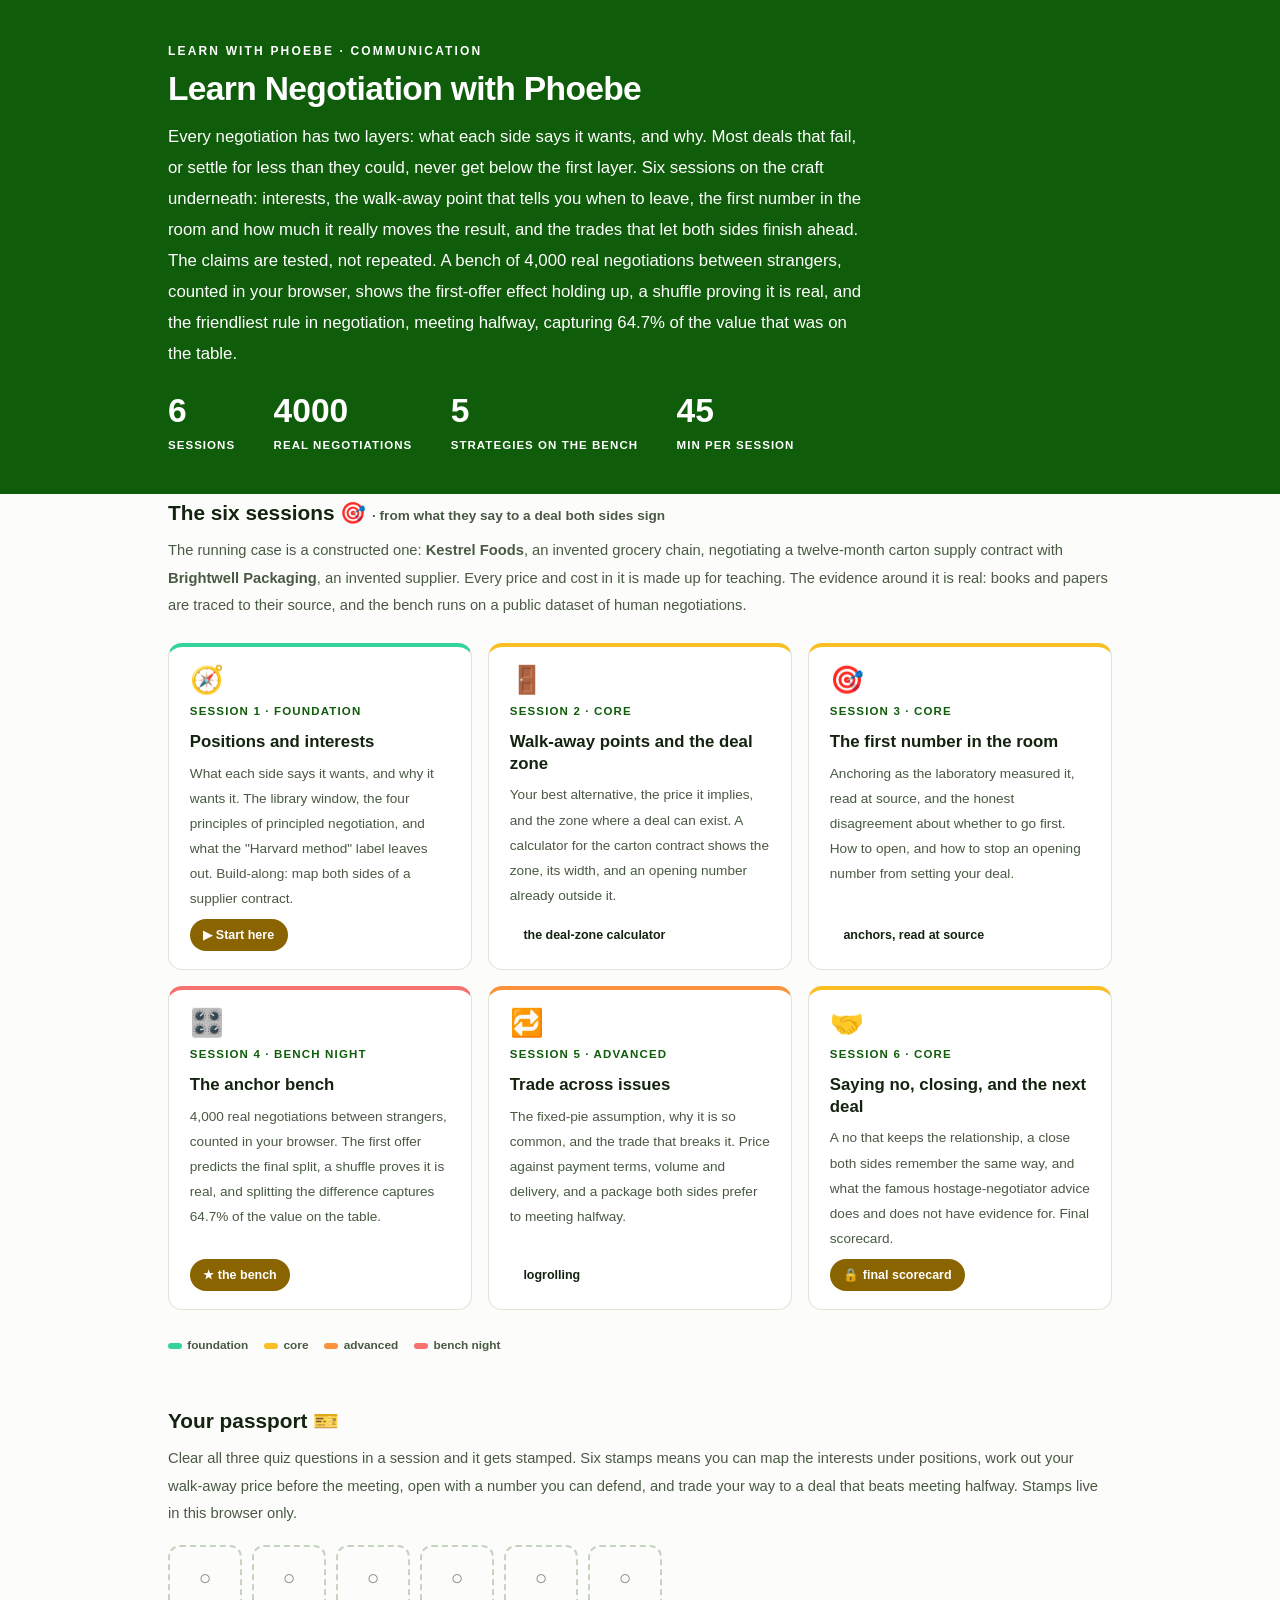
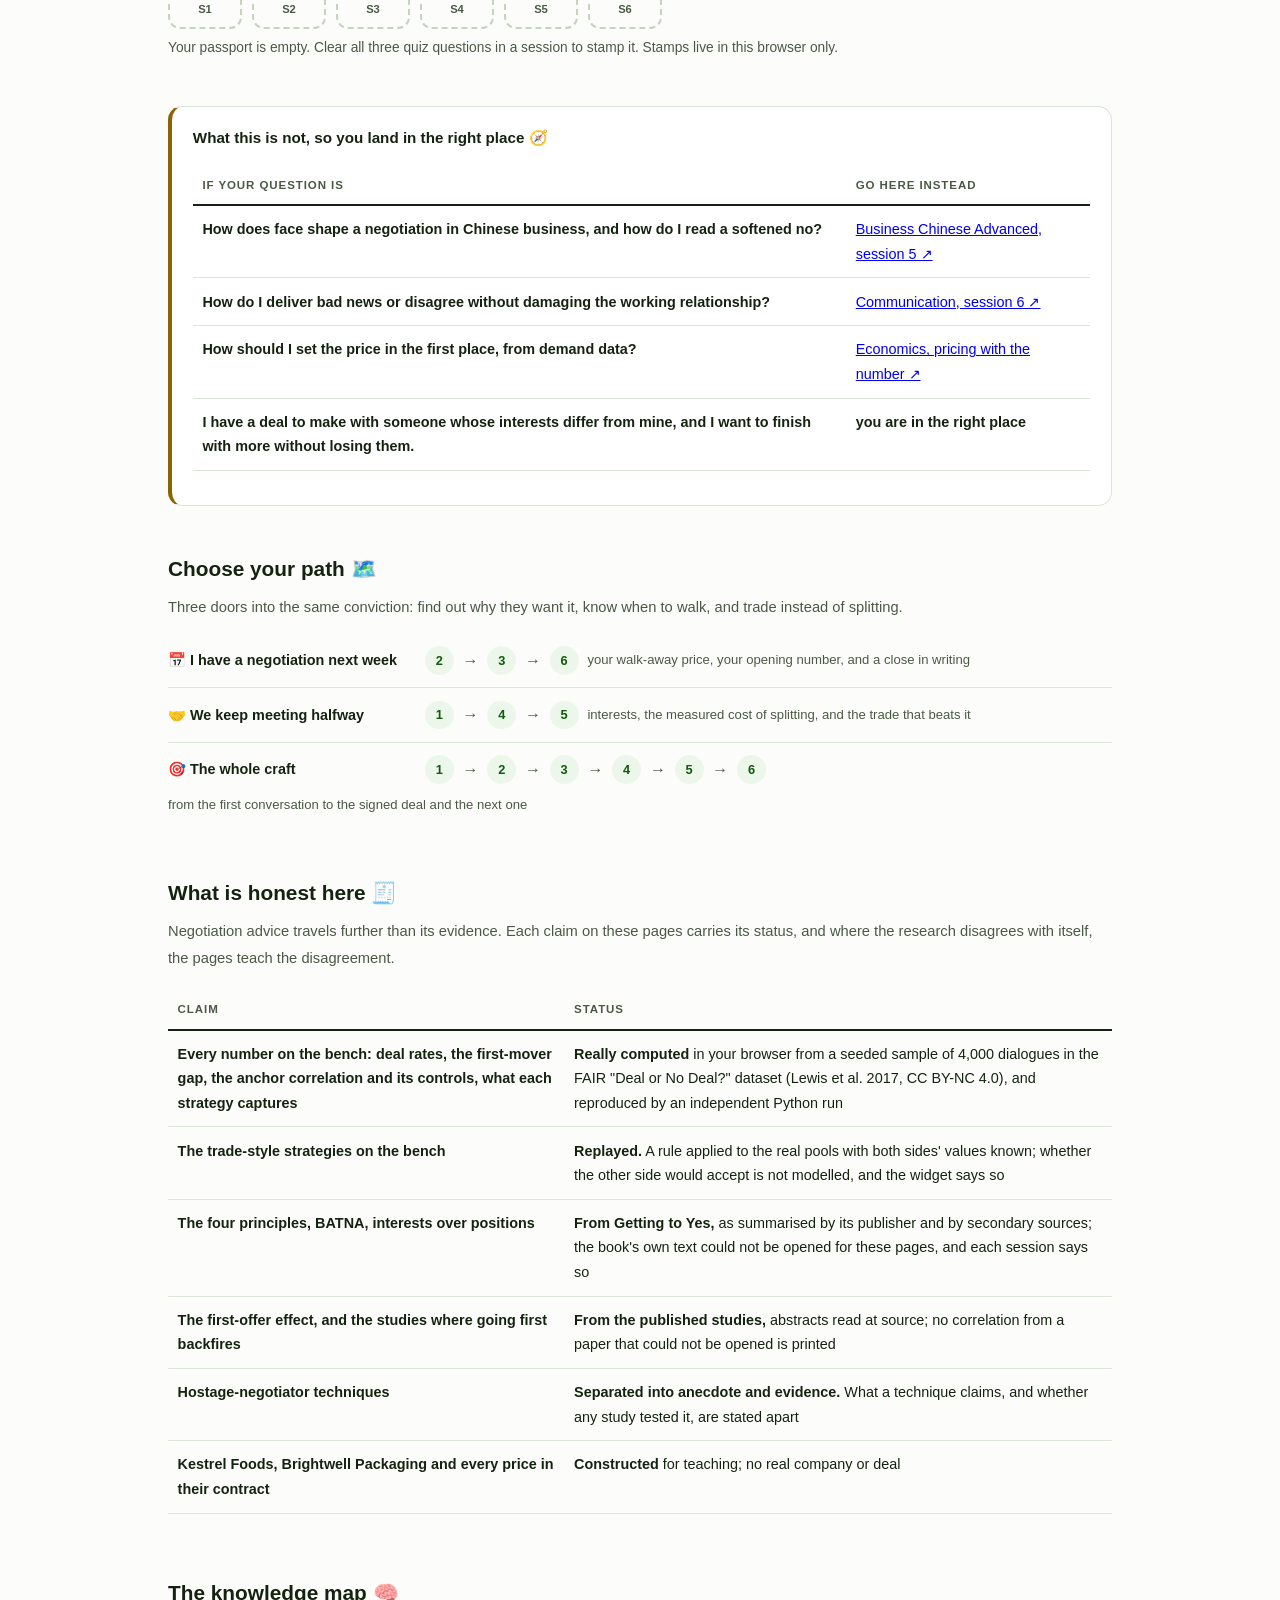
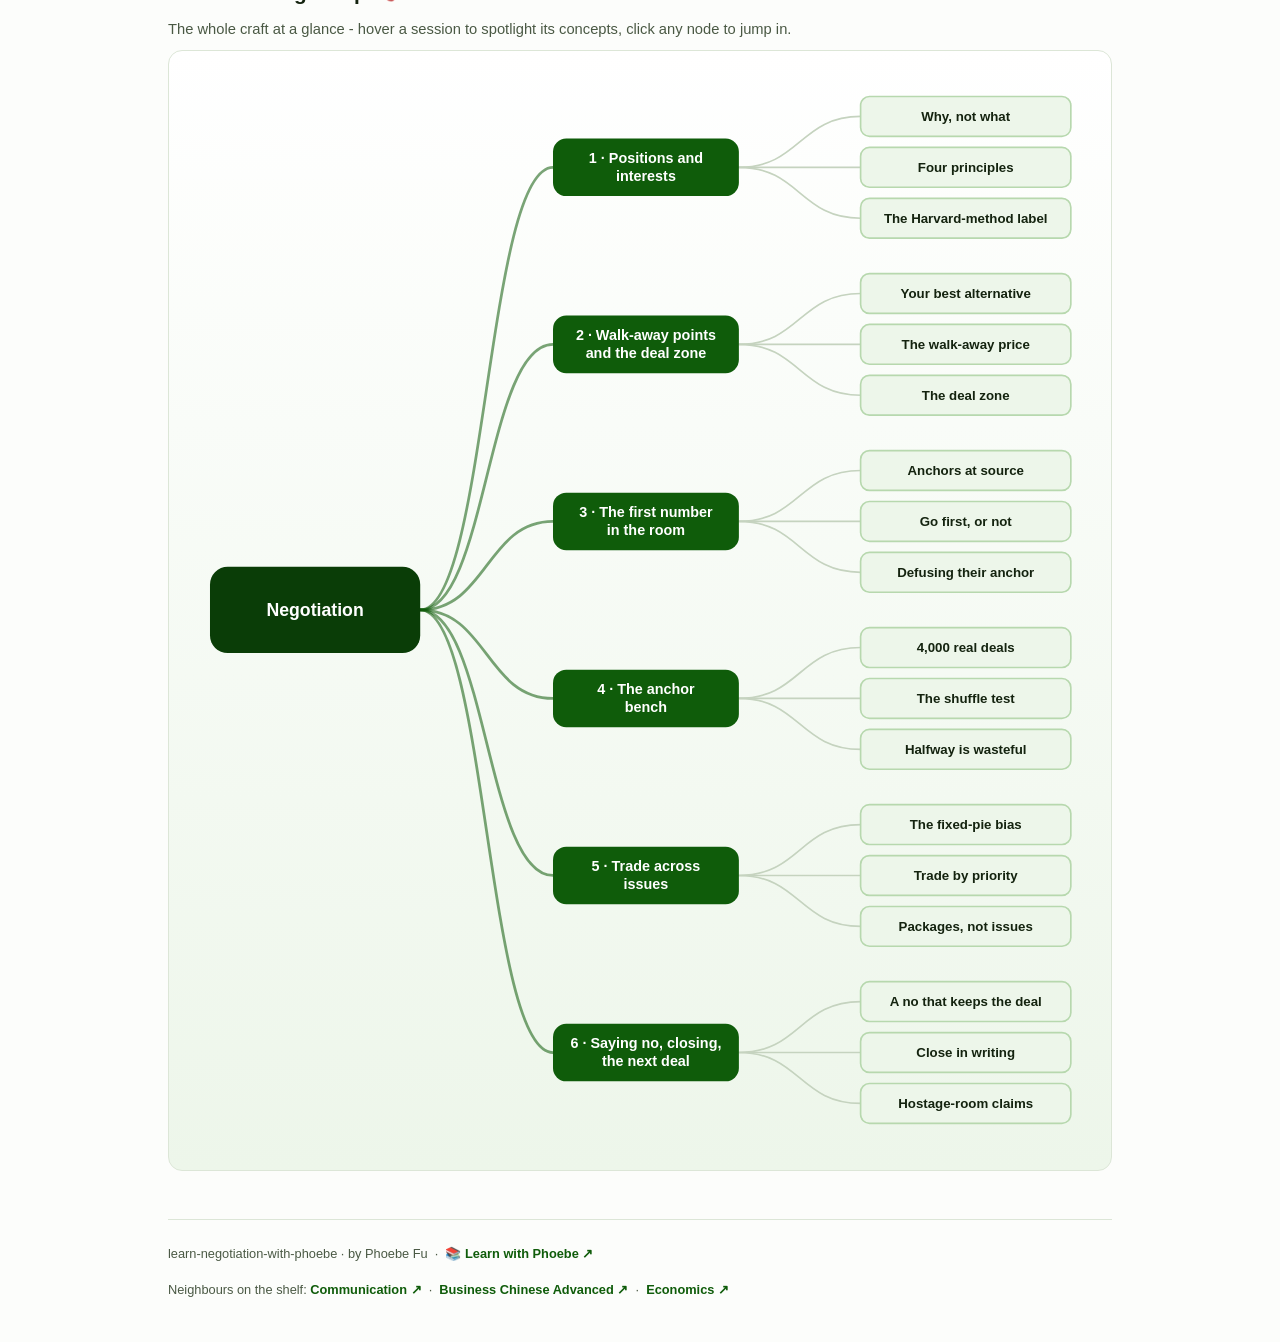
==== index.html @ 98d3ef2d "Negotiation - six sessions and a real anchor bench Interests, walk-away points, first offers, trades" ====
<!DOCTYPE html>
<html lang="en">
<head>
<meta charset="UTF-8">
<meta name="viewport" content="width=device-width, initial-scale=1.0">
<!-- social:start -->
<meta name="description" content="Six sessions on negotiation: positions and interests, walk-away points and the deal zone, first offers and anchors, a bench of 4,000 real human negotiations computed in your browser, trading across issues, and closing without burning the relationship. Free, by Phoebe Fu.">
<meta property="og:type" content="website">
<meta property="og:site_name" content="Learn with Phoebe">
<meta property="og:title" content="Learn Negotiation with Phoebe">
<meta property="og:description" content="4,000 real negotiations, counted live. The first offer anchors the deal, a shuffle proves it, and meeting halfway captures 64.7% of the value on the table.">
<meta property="og:url" content="https://phoebefu6.github.io/learn-negotiation-with-phoebe/">
<meta property="og:image" content="https://phoebefu6.github.io/learn-negotiation-with-phoebe/assets/og-cover.png">
<meta property="og:image:width" content="1200">
<meta property="og:image:height" content="630">
<meta name="twitter:card" content="summary_large_image">
<meta name="twitter:title" content="Learn Negotiation with Phoebe">
<meta name="twitter:description" content="Interests, walk-away points, anchors and trades, tested on 4,000 real negotiations in your browser.">
<meta name="twitter:image" content="https://phoebefu6.github.io/learn-negotiation-with-phoebe/assets/og-cover.png">
<!-- social:end -->
<title>Learn Negotiation with Phoebe</title>
<link rel="stylesheet" href="assets/style.css?v=1">
<style>

  .stats-row { display: flex; gap: 2.4rem; margin-top: 1.5rem; flex-wrap: wrap; }
  .stat b { display: block; font-size: 2.1rem; font-weight: 800; line-height: 1.05; font-variant-numeric: tabular-nums; }
  .stat span { font-size: .72rem; opacity: 1; text-transform: uppercase; letter-spacing: .09em; font-weight: 600; }

  .course-grid { display: grid; grid-template-columns: repeat(auto-fit, minmax(17rem, 1fr)); gap: 1rem; margin-top: 1.5rem; }
  .course-card {
    border: 1px solid var(--hairline);
    border-top: 4px solid var(--diff, var(--indigo));
    border-radius: var(--radius);
    padding: 1.2rem 1.3rem 1.1rem;
    display: flex;
    flex-direction: column;
    gap: .5rem;
    text-decoration: none;
    color: var(--ink);
    background: #fff;
    transition: box-shadow .15s ease, border-color .15s ease, transform .15s ease;
    position: relative;
  }
  .course-card:hover { border-color: var(--indigo-soft); border-top-color: var(--diff, var(--indigo)); box-shadow: 0 8px 28px rgba(var(--shadow-rgb),.16); transform: translateY(-3px); }
  .course-card .cicon { font-size: 1.7rem; line-height: 1; }
  .course-card .cnum { font-size: .72rem; font-weight: 700; color: var(--indigo); text-transform: uppercase; letter-spacing: .1em; }
  .course-card h3 { font-size: 1.05rem; font-weight: 800; line-height: 1.3; }
  .course-card p { font-size: .85rem; color: var(--muted); flex: 1; }
  .course-card .meta { display: flex; gap: .4rem; flex-wrap: wrap; }

  .diff-legend { display: flex; gap: 1rem; margin-top: 1.6rem; font-size: .74rem; color: var(--muted); font-weight: 600; flex-wrap: wrap; }
  .diff-legend i { display: inline-block; width: .85rem; height: .35rem; border-radius: 999px; margin-right: .35rem; vertical-align: middle; }

  .paths { margin-top: 2.6rem; }
  .paths h2 { font-size: 1.3rem; font-weight: 800; margin-bottom: .3rem; }
  .paths .plede { color: var(--muted); font-size: .92rem; margin-bottom: .8rem; }
  .path { display: flex; gap: .55rem; align-items: center; padding: .75rem 0; border-bottom: .5px solid var(--hairline); flex-wrap: wrap; }
  .path:last-child { border-bottom: none; }
  .path b { min-width: 15.5rem; font-size: .9rem; }
  .path .pstep { background: var(--indigo-50); color: var(--indigo); border-radius: 999px; padding: .16rem .68rem; font-weight: 700; font-size: .8rem; text-decoration: none; transition: all .12s ease; }
  .path .pstep:hover { background: var(--indigo); color: #fff; }
  .path .parr { color: var(--muted); font-weight: 700; }

  .mm-section { margin-top: 1.6rem; }
  .mm-section h2 { font-size: 1.3rem; font-weight: 800; margin-bottom: .2rem; }
  .mm-section .mm-lede { color: var(--muted); font-size: .92rem; margin-bottom: .4rem; }
  .mm-wrap { border: 1px solid var(--hairline); border-radius: var(--radius); background: linear-gradient(180deg,#fff,var(--indigo-50)); padding: .6rem; overflow-x: auto; }
  .mm-svg { width: 100%; height: auto; display: block; max-width: 60rem; margin: 0 auto; min-width: 34rem; }
  .mm-link { cursor: pointer; text-decoration: none; }
  .mm-node rect { transition: opacity .15s ease, filter .15s ease; }
  .mm-node text { pointer-events: none; }
  .mm-link:hover .mm-node rect { filter: brightness(1.06); }
  .mm-edge { transition: opacity .15s ease; }

  .not-this { border: 1px solid var(--hairline); border-left: 4px solid var(--clay); border-radius: var(--radius); background: #fff; padding: 1.1rem 1.3rem; margin-top: 1.2rem; }
  .not-this h3 { font-size: .95rem; font-weight: 800; margin-bottom: .5rem; }
</style>
</head>
</head>
<body>

<header class="masthead">
  <div class="wrap">
    <div class="eyebrow">Learn with Phoebe · Communication</div>
    <h1>Learn <span class="accent">Negotiation</span> with Phoebe</h1>
    <p class="sub">Every negotiation has two layers: what each side says it wants, and why. Most deals that fail, or settle for less than they could, never get below the first layer. Six sessions on the craft underneath: interests, the walk-away point that tells you when to leave, the first number in the room and how much it really moves the result, and the trades that let both sides finish ahead. The claims are tested, not repeated. A bench of 4,000 real negotiations between strangers, counted in your browser, shows the first-offer effect holding up, a shuffle proving it is real, and the friendliest rule in negotiation, meeting halfway, capturing 64.7% of the value that was on the table.</p>
    <div class="stats-row">
      <div class="stat"><b data-count="6">6</b><span>sessions</span></div>
      <div class="stat"><b data-count="4000">4,000</b><span>real negotiations</span></div>
      <div class="stat"><b data-count="5">5</b><span>strategies on the bench</span></div>
      <div class="stat"><b data-count="45">45</b><span>min per session</span></div>
    </div>
  </div>
</header>

<main class="wrap">

  <section class="section">
    <div class="paths" style="margin-top:0">
      <h2>The six sessions 🎯 <span style="font-size:.85rem;font-weight:600;color:var(--muted)">· from what they say to a deal both sides sign</span></h2>
      <p class="plede">The running case is a constructed one: <strong>Kestrel Foods</strong>, an invented grocery chain, negotiating a twelve-month carton supply contract with <strong>Brightwell Packaging</strong>, an invented supplier. Every price and cost in it is made up for teaching. The evidence around it is real: books and papers are traced to their source, and the bench runs on a public dataset of human negotiations.</p>
    </div>

    <div class="course-grid">
      <a class="course-card" href="courses/01-positions-and-interests.html" style="--diff:#34D399">
        <span class="cicon">🧭</span>
        <span class="cnum">Session 1 · foundation</span>
        <h3>Positions and interests</h3>
        <p>What each side says it wants, and why it wants it. The library window, the four principles of principled negotiation, and what the &quot;Harvard method&quot; label leaves out. Build-along: map both sides of a supplier contract.</p>
        <span class="meta"><span class="pill amber">▶ Start here</span></span>
      </a>
      <a class="course-card" href="courses/02-walk-away-and-the-deal-zone.html" style="--diff:#FBBF24">
        <span class="cicon">🚪</span>
        <span class="cnum">Session 2 · core</span>
        <h3>Walk-away points and the deal zone</h3>
        <p>Your best alternative, the price it implies, and the zone where a deal can exist. A calculator for the carton contract shows the zone, its width, and an opening number already outside it.</p>
        <span class="meta"><span class="pill">the deal-zone calculator</span></span>
      </a>
      <a class="course-card" href="courses/03-the-first-number-in-the-room.html" style="--diff:#FBBF24">
        <span class="cicon">🎯</span>
        <span class="cnum">Session 3 · core</span>
        <h3>The first number in the room</h3>
        <p>Anchoring as the laboratory measured it, read at source, and the honest disagreement about whether to go first. How to open, and how to stop an opening number from setting your deal.</p>
        <span class="meta"><span class="pill">anchors, read at source</span></span>
      </a>
      <a class="course-card" href="courses/04-the-anchor-bench.html" style="--diff:#F87171">
        <span class="cicon">🎛️</span>
        <span class="cnum">Session 4 · bench night</span>
        <h3>The anchor bench</h3>
        <p>4,000 real negotiations between strangers, counted in your browser. The first offer predicts the final split, a shuffle proves it is real, and splitting the difference captures 64.7% of the value on the table.</p>
        <span class="meta"><span class="pill amber">★ the bench</span></span>
      </a>
      <a class="course-card" href="courses/05-trade-across-issues.html" style="--diff:#FB923C">
        <span class="cicon">🔁</span>
        <span class="cnum">Session 5 · advanced</span>
        <h3>Trade across issues</h3>
        <p>The fixed-pie assumption, why it is so common, and the trade that breaks it. Price against payment terms, volume and delivery, and a package both sides prefer to meeting halfway.</p>
        <span class="meta"><span class="pill">logrolling</span></span>
      </a>
      <a class="course-card" href="courses/06-saying-no-closing-and-the-next-deal.html" style="--diff:#FBBF24">
        <span class="cicon">🤝</span>
        <span class="cnum">Session 6 · core</span>
        <h3>Saying no, closing, and the next deal</h3>
        <p>A no that keeps the relationship, a close both sides remember the same way, and what the famous hostage-negotiator advice does and does not have evidence for. Final scorecard.</p>
        <span class="meta"><span class="pill amber">🔒 final scorecard</span></span>
      </a>
    </div>

    <div class="diff-legend">
      <span><i style="background:#34D399"></i>foundation</span>
      <span><i style="background:#FBBF24"></i>core</span>
      <span><i style="background:#FB923C"></i>advanced</span>
      <span><i style="background:#F87171"></i>bench night</span>
    </div>
  </section>

  <section class="section">
    <div class="paths" style="margin-top:0">
      <h2>Your passport 🎫</h2>
      <p class="plede">Clear all three quiz questions in a session and it gets stamped. Six stamps means you can map the interests under positions, work out your walk-away price before the meeting, open with a number you can defend, and trade your way to a deal that beats meeting halfway. Stamps live in this browser only.</p>
    </div>
    <div class="pp-strip"></div>
  </section>

  <section class="section">
    <div class="not-this">
      <h3>What this is not, so you land in the right place 🧭</h3>
      <table class="clean">
        <tr><th>If your question is</th><th>Go here instead</th></tr>
        <tr><td>How does face shape a negotiation in Chinese business, and how do I read a softened no?</td><td><a href="https://phoebefu6.github.io/learn-business-chinese-advanced-with-phoebe/courses/05-negotiation-and-face.html">Business Chinese Advanced, session 5 ↗</a></td></tr>
        <tr><td>How do I deliver bad news or disagree without damaging the working relationship?</td><td><a href="https://phoebefu6.github.io/learn-communication-with-phoebe/courses/06-bad-news-and-disagreement.html">Communication, session 6 ↗</a></td></tr>
        <tr><td>How should I set the price in the first place, from demand data?</td><td><a href="https://phoebefu6.github.io/learn-economics-with-phoebe/courses/p3-pricing-with-the-number.html">Economics, pricing with the number ↗</a></td></tr>
        <tr><td><strong>I have a deal to make with someone whose interests differ from mine, and I want to finish with more without losing them.</strong></td><td><strong>you are in the right place</strong></td></tr>
      </table>
    </div>
  </section>

  <section class="section">
    <div class="paths">
      <h2>Choose your path 🗺️</h2>
      <p class="plede">Three doors into the same conviction: find out why they want it, know when to walk, and trade instead of splitting.</p>
      <div class="path"><b>📅 I have a negotiation next week</b>
        <a class="pstep" href="courses/02-walk-away-and-the-deal-zone.html">2</a><span class="parr">→</span>
        <a class="pstep" href="courses/03-the-first-number-in-the-room.html">3</a><span class="parr">→</span>
        <a class="pstep" href="courses/06-saying-no-closing-and-the-next-deal.html">6</a>
        <span style="font-size:.82rem;color:var(--muted)">your walk-away price, your opening number, and a close in writing</span>
      </div>
      <div class="path"><b>🤝 We keep meeting halfway</b>
        <a class="pstep" href="courses/01-positions-and-interests.html">1</a><span class="parr">→</span>
        <a class="pstep" href="courses/04-the-anchor-bench.html">4</a><span class="parr">→</span>
        <a class="pstep" href="courses/05-trade-across-issues.html">5</a>
        <span style="font-size:.82rem;color:var(--muted)">interests, the measured cost of splitting, and the trade that beats it</span>
      </div>
      <div class="path"><b>🎯 The whole craft</b>
        <a class="pstep" href="courses/01-positions-and-interests.html">1</a><span class="parr">→</span>
        <a class="pstep" href="courses/02-walk-away-and-the-deal-zone.html">2</a><span class="parr">→</span>
        <a class="pstep" href="courses/03-the-first-number-in-the-room.html">3</a><span class="parr">→</span>
        <a class="pstep" href="courses/04-the-anchor-bench.html">4</a><span class="parr">→</span>
        <a class="pstep" href="courses/05-trade-across-issues.html">5</a><span class="parr">→</span>
        <a class="pstep" href="courses/06-saying-no-closing-and-the-next-deal.html">6</a>
        <span style="font-size:.82rem;color:var(--muted)">from the first conversation to the signed deal and the next one</span>
      </div>
    </div>
  </section>

  <section class="section">
    <div class="paths" style="margin-top:0">
      <h2>What is honest here 🧾</h2>
      <p class="plede">Negotiation advice travels further than its evidence. Each claim on these pages carries its status, and where the research disagrees with itself, the pages teach the disagreement.</p>
    </div>
    <table class="clean">
      <tr><th>Claim</th><th>Status</th></tr>
      <tr><td>Every number on the bench: deal rates, the first-mover gap, the anchor correlation and its controls, what each strategy captures</td><td><strong>Really computed</strong> in your browser from a seeded sample of 4,000 dialogues in the FAIR "Deal or No Deal?" dataset (Lewis et al. 2017, CC BY-NC 4.0), and reproduced by an independent Python run</td></tr>
      <tr><td>The trade-style strategies on the bench</td><td><strong>Replayed.</strong> A rule applied to the real pools with both sides' values known; whether the other side would accept is not modelled, and the widget says so</td></tr>
      <tr><td>The four principles, BATNA, interests over positions</td><td><strong>From Getting to Yes,</strong> as summarised by its publisher and by secondary sources; the book's own text could not be opened for these pages, and each session says so</td></tr>
      <tr><td>The first-offer effect, and the studies where going first backfires</td><td><strong>From the published studies,</strong> abstracts read at source; no correlation from a paper that could not be opened is printed</td></tr>
      <tr><td>Hostage-negotiator techniques</td><td><strong>Separated into anecdote and evidence.</strong> What a technique claims, and whether any study tested it, are stated apart</td></tr>
      <tr><td>Kestrel Foods, Brightwell Packaging and every price in their contract</td><td><strong>Constructed</strong> for teaching; no real company or deal</td></tr>
    </table>
  </section>

  <section class="section mm-section">
    <h2>The knowledge map 🧠</h2>
    <p class="mm-lede">The whole craft at a glance - hover a session to spotlight its concepts, click any node to jump in.</p>
    <div class="mm-wrap"><div id="mindmap"></div></div>
  </section>

  <footer class="pagefoot">
    <span>learn-negotiation-with-phoebe · by Phoebe Fu &nbsp;·&nbsp; 📚 <a href="https://phoebefu6.github.io/learn-with-phoebe/">Learn with Phoebe ↗</a></span>
    <span>Neighbours on the shelf: <a href="https://phoebefu6.github.io/learn-communication-with-phoebe/">Communication ↗</a> &nbsp;·&nbsp; <a href="https://phoebefu6.github.io/learn-business-chinese-advanced-with-phoebe/">Business Chinese Advanced ↗</a> &nbsp;·&nbsp; <a href="https://phoebefu6.github.io/learn-economics-with-phoebe/">Economics ↗</a></span>
  </footer>

</main>

<script>
window.MINDMAP_DATA = {
 "title": "Negotiation",
 "centerColor": "#0A3D07",
 "sessions": [
  {
   "label": "Positions and\ninterests",
   "href": "courses/01-positions-and-interests.html",
   "color": "#34D399",
   "concepts": [
    {
     "label": "Why, not what",
     "href": "courses/01-positions-and-interests.html"
    },
    {
     "label": "Four principles",
     "href": "courses/01-positions-and-interests.html"
    },
    {
     "label": "The Harvard-method label",
     "href": "courses/01-positions-and-interests.html"
    }
   ]
  },
  {
   "label": "Walk-away points\nand the deal zone",
   "href": "courses/02-walk-away-and-the-deal-zone.html",
   "color": "#FBBF24",
   "concepts": [
    {
     "label": "Your best alternative",
     "href": "courses/02-walk-away-and-the-deal-zone.html"
    },
    {
     "label": "The walk-away price",
     "href": "courses/02-walk-away-and-the-deal-zone.html"
    },
    {
     "label": "The deal zone",
     "href": "courses/02-walk-away-and-the-deal-zone.html"
    }
   ]
  },
  {
   "label": "The first number\nin the room",
   "href": "courses/03-the-first-number-in-the-room.html",
   "color": "#FBBF24",
   "concepts": [
    {
     "label": "Anchors at source",
     "href": "courses/03-the-first-number-in-the-room.html"
    },
    {
     "label": "Go first, or not",
     "href": "courses/03-the-first-number-in-the-room.html"
    },
    {
     "label": "Defusing their anchor",
     "href": "courses/03-the-first-number-in-the-room.html"
    }
   ]
  },
  {
   "label": "The anchor\nbench",
   "href": "courses/04-the-anchor-bench.html",
   "color": "#F87171",
   "concepts": [
    {
     "label": "4,000 real deals",
     "href": "courses/04-the-anchor-bench.html"
    },
    {
     "label": "The shuffle test",
     "href": "courses/04-the-anchor-bench.html"
    },
    {
     "label": "Halfway is wasteful",
     "href": "courses/04-the-anchor-bench.html"
    }
   ]
  },
  {
   "label": "Trade across\nissues",
   "href": "courses/05-trade-across-issues.html",
   "color": "#FB923C",
   "concepts": [
    {
     "label": "The fixed-pie bias",
     "href": "courses/05-trade-across-issues.html"
    },
    {
     "label": "Trade by priority",
     "href": "courses/05-trade-across-issues.html"
    },
    {
     "label": "Packages, not issues",
     "href": "courses/05-trade-across-issues.html"
    }
   ]
  },
  {
   "label": "Saying no, closing,\nthe next deal",
   "href": "courses/06-saying-no-closing-and-the-next-deal.html",
   "color": "#FBBF24",
   "concepts": [
    {
     "label": "A no that keeps the deal",
     "href": "courses/06-saying-no-closing-and-the-next-deal.html"
    },
    {
     "label": "Close in writing",
     "href": "courses/06-saying-no-closing-and-the-next-deal.html"
    },
    {
     "label": "Hostage-room claims",
     "href": "courses/06-saying-no-closing-and-the-next-deal.html"
    }
   ]
  }
 ]
};
</script>
<script src="assets/mindmap.js?v=1"></script>
<script src="assets/app.js?v=1"></script>
</body>
</html>
---- assets/style.css ----
/* learn-negotiation-with-phoebe - editorial bold design system
   Accent: forest green #0F5C0A · Deep #0A3D07 · Warm contrast: old gold #8A6400
   (CSS var names still read --indigo/--amber; they hold forest green and old gold.) */

:root {
  --indigo: #0F5C0A;
  --indigo-deep: #0A3D07;
  --indigo-mid: #2C7A22;
  --indigo-soft: #B7D8AE;
  --indigo-50: #EDF6EA;
  --ink: #14230F;
  --muted: #4A5944;
  --faint: #C5D3BF;
  --hairline: #DCE6D7;
  --clay: #8A6400;
  --clay-ink: #6A4C00;
  --amber: #8A6400;
  --amber-ink: #6A4C00;
  --amber-50: #FBF2D9;
  --paper: #FCFDFB;
  --code-bg: #10230D;
  --code-ink: #DCE6D7;
  --scrim-rgb: 237,246,234;
  --shadow-rgb: 15,92,10;
  --radius: 14px;
}

* { margin: 0; padding: 0; box-sizing: border-box; }

html { font-size: 16px; scroll-behavior: smooth; }
html.zoom-125 { font-size: 20px; }
html.zoom-150 { font-size: 24px; }

body {
  font-family: "Inter", -apple-system, BlinkMacSystemFont, "Segoe UI", Roboto, sans-serif;
  background: var(--paper);
  color: var(--ink);
  line-height: 1.85;
  font-feature-settings: "tnum";
}

.wrap { max-width: 62rem; margin: 0 auto; padding: 0 1.5rem; }

/* ---------- header band ---------- */
.masthead {
  background: var(--indigo);
  color: #fff;
  padding: 2.5rem 0 2.25rem;
}
.masthead .eyebrow {
  font-size: .75rem;
  letter-spacing: .18em;
  text-transform: uppercase;
  opacity: 1;
  font-weight: 600;
}
.masthead h1 {
  font-size: 2.1rem;
  line-height: 1.15;
  font-weight: 800;
  margin: .5rem 0 .75rem;
  letter-spacing: -.02em;
}
.masthead h1 .accent { color: inherit; }
.masthead .sub { font-size: 1.05rem; opacity: 1; max-width: 44rem; }

.chip-row { display: flex; flex-wrap: wrap; gap: .5rem; margin-top: 1.1rem; }
.chip {
  display: inline-flex;
  align-items: center;
  gap: .35rem;
  border-radius: 999px;
  padding: .25rem .8rem;
  font-size: .78rem;
  font-weight: 600;
  white-space: nowrap;
}
.chip.level { background: #fff; color: var(--indigo); }
.chip.audience { background: rgba(255,255,255,.08); color: #fff; border: 1px solid rgba(255,255,255,.35); }
.chip.time { background: var(--ink); color: #fff; font-variant-numeric: tabular-nums; }


/* ---------- agenda band ----------
   Recovered 2026-09-02. These six repos were scaffolded from a stylesheet that had
   lost this block, so .agenda rendered as run-on inline text ~700px tall inside the
   masthead. 87 of 93 repos carry it; these were the exception, and they were also the
   six the estate sweep could not see. See course-builder/references/field-notes.md.

   .a3 does NOT reuse the donor's `color: var(--amber-ink)`: that pair falls below
   4.5:1 against --amber in all six palettes, which is the same failure the sweep
   flags on the wellbeing courses. The literal below is the darkest tone of this
   repo's own amber-ink that clears 4.5:1, so the band stays bright. Recompute it if
   --amber changes. */
.agenda {
  display: flex;
  border-radius: 999px;
  overflow: hidden;
  margin: 1.4rem 0 0;
  font-size: .72rem;
  font-weight: 600;
  text-align: center;
  color: #fff;
}
.agenda span { padding: .45rem .3rem; white-space: nowrap; overflow: hidden; text-overflow: ellipsis; }
.agenda .a1 { background: var(--indigo-deep); }
.agenda .a2 { background: var(--indigo-mid); }
.agenda .a3 { background: var(--amber); color: #FFFFFF; }
.agenda .a4 { background: var(--indigo-soft); color: var(--ink); }

/* ---------- toolbar ---------- */
.toolbar {
  position: sticky;
  top: 0;
  z-index: 40;
  background: rgba(255,255,255,.94);
  backdrop-filter: blur(6px);
  border-bottom: 1px solid var(--hairline);
  padding: .55rem 0;
}
.toolbar .wrap { display: flex; align-items: center; gap: .5rem; flex-wrap: nowrap; }
.toolbar .crumb { font-size: .8rem; color: var(--muted); font-weight: 600; margin-right: auto; min-width: 0; white-space: nowrap; overflow: hidden; text-overflow: ellipsis; }
.toolbar .btn { white-space: nowrap; flex: none; padding: .38rem .8rem; font-size: .78rem; line-height: 1.2; }
.toolbar .crumb a { color: var(--indigo); text-decoration: none; }
.btn {
  border: 1px solid var(--hairline);
  background: #fff;
  color: var(--ink);
  border-radius: 999px;
  padding: .35rem .9rem;
  font-size: .78rem;
  font-weight: 600;
  cursor: pointer;
  font-family: inherit;
  transition: all .15s ease;
}
.btn:hover { border-color: var(--indigo); color: var(--indigo); }
.btn.primary { background: var(--indigo); border-color: var(--indigo); color: #fff; }
.btn.primary:hover { background: var(--indigo-deep); }

/* ---------- sections ---------- */
main { padding: 2.5rem 0 4rem; }

.section { margin-bottom: 2.8rem; }
.section-kicker { margin-bottom: 1rem; }
.section-kicker .klabel {
  display: block;
  font-size: .72rem;
  text-transform: uppercase;
  letter-spacing: .1em;
  color: var(--indigo);
  font-weight: 700;
  margin-bottom: .35rem;
}
.section-kicker h2 {
  font-size: 1.45rem;
  font-weight: 800;
  letter-spacing: -.01em;
  display: flex;
  align-items: center;
  gap: .7rem;
  flex-wrap: wrap;
}
.section-kicker .tag {
  border-radius: 999px;
  padding: .18rem .7rem;
  font-size: .7rem;
  font-weight: 700;
  text-transform: uppercase;
  letter-spacing: .08em;
}
.tag.concept { background: var(--indigo-50); color: var(--indigo); }
.tag.demo { background: var(--amber-50); color: var(--amber-ink); }
.tag.exercise { background: var(--ink); color: #fff; }

.lede { color: var(--muted); max-width: 46rem; margin-bottom: 1.4rem; line-height: 1.8; }

/* live vs self-study markers on cards */
.mode {
  font-size: .64rem;
  font-weight: 700;
  text-transform: uppercase;
  letter-spacing: .07em;
  padding: .14rem .6rem;
  border-radius: 999px;
  flex: none;
}
.mode.live { background: var(--indigo); color: #fff; }
.mode.self { background: #fff; color: var(--muted); border: 1px solid var(--hairline); }

/* ---------- accordions ---------- */
details.card {
  border: 1px solid var(--hairline);
  border-radius: var(--radius);
  margin-bottom: .8rem;
  overflow: hidden;
  background: #fff;
}
details.card[open] { border-color: var(--indigo-soft); box-shadow: 0 8px 28px rgba(var(--shadow-rgb),.08); }
details.card summary {
  list-style: none;
  cursor: pointer;
  padding: 1rem 1.25rem;
  display: flex;
  align-items: center;
  gap: .75rem;
  font-weight: 700;
  font-size: 1.02rem;
  user-select: none;
}
details.card summary::-webkit-details-marker { display: none; }
details.card summary .dot {
  width: .6rem; height: .6rem;
  border-radius: 999px;
  background: var(--indigo);
  flex: none;
}
details.card summary .mini { margin-left: auto; font-size: .72rem; color: var(--muted); font-weight: 600; white-space: nowrap; }
details.card summary .caret { transition: transform .2s ease; color: var(--indigo); font-size: .8rem; }
details.card[open] summary .caret { transform: rotate(90deg); }
details.card .body { padding: 0 1.25rem 1.4rem; border-top: 1px solid var(--hairline); padding-top: 1.15rem; }
details.card .body p { margin-bottom: 1.05rem; max-width: 48rem; }
details.card .body p:last-child { margin-bottom: 0; }
details.card .body ul, details.card .body ol { margin: 0 0 1.1rem 1.2rem; max-width: 47rem; }
details.card .body li { margin-bottom: .65rem; }
details.card .body h4 { font-size: .95rem; font-weight: 700; margin: 1.1rem 0 .45rem; }
details.card .body h4:first-child { margin-top: 0; }

/* ---------- pills & legends ---------- */
.legend { display: flex; flex-wrap: wrap; gap: .5rem; margin: 0 0 1.2rem; }
.pill {
  display: inline-flex;
  align-items: center;
  gap: .4rem;
  border-radius: 999px;
  padding: .28rem .85rem;
  font-size: .78rem;
  font-weight: 600;
}
.pill.solid { background: var(--indigo); color: #fff; }
.pill.light { background: var(--indigo-50); color: var(--indigo); }
.pill.inkpill { background: var(--ink); color: #fff; }
.pill.amber, .pill.peach { background: var(--amber); color: #fff; }
.pill.bare { color: var(--faint); }

/* ---------- 4D grid ---------- */
.grid-2 { display: grid; grid-template-columns: repeat(auto-fit, minmax(15rem, 1fr)); gap: .8rem; margin: .5rem 0 1rem; }
.d-card {
  border: 1px solid var(--hairline);
  border-left: 4px solid var(--indigo);
  border-radius: 10px;
  padding: 1rem 1.1rem;
}
.d-card h4 { font-size: .95rem; margin-bottom: .3rem; }
.d-card h4 .lead-letter { color: var(--indigo); }
.d-card p { font-size: .86rem; color: var(--muted); margin: 0; }

/* ---------- tables ---------- */
table.clean { width: 100%; border-collapse: collapse; font-size: .9rem; margin: .4rem 0 1rem; }
table.clean th {
  text-align: left;
  font-size: .72rem;
  text-transform: uppercase;
  letter-spacing: .08em;
  color: var(--muted);
  padding: .5rem .6rem;
  border-bottom: 2px solid var(--ink);
}
table.clean td { padding: .7rem .6rem; border-bottom: .5px solid var(--hairline); vertical-align: top; line-height: 1.7; }
table.clean td:first-child { font-weight: 600; }

/* ---------- prompt boxes ---------- */
.prompt-box {
  position: relative;
  background: var(--code-bg);
  color: var(--code-ink);
  border-radius: var(--radius);
  padding: 1.1rem 1.2rem;
  margin: 1rem 0 1.2rem;
  font-family: "SF Mono", ui-monospace, Menlo, Consolas, monospace;
  font-size: .84rem;
  line-height: 1.65;
  white-space: pre-wrap;
  word-break: break-word;
}
.prompt-box .label {
  position: absolute;
  top: -0.7rem;
  left: 1rem;
  background: var(--indigo);
  color: #fff;
  font-family: "Inter", -apple-system, sans-serif;
  font-size: .68rem;
  font-weight: 700;
  letter-spacing: .06em;
  text-transform: uppercase;
  border-radius: 999px;
  padding: .15rem .7rem;
}
.prompt-box.bad .label { background: var(--faint); color: var(--ink); }
.prompt-box.good .label { background: var(--amber); color: #fff; }
.copy-btn {
  position: absolute;
  top: .7rem;
  right: .7rem;
  background: rgba(255,255,255,.1);
  border: 1px solid rgba(255,255,255,.25);
  color: #fff;
  border-radius: 999px;
  padding: .25rem .8rem;
  font-size: .72rem;
  font-weight: 600;
  cursor: pointer;
  font-family: "Inter", -apple-system, sans-serif;
  transition: background .15s ease;
}
.copy-btn:hover { background: rgba(255,255,255,.22); }
.copy-btn.copied { background: var(--amber); border-color: var(--amber); color: #fff; }

/* ---------- demo steps ---------- */
.steps { counter-reset: step; margin: .6rem 0 1rem; }
.step {
  display: grid;
  grid-template-columns: max-content minmax(0, 1fr);
  column-gap: .9rem;
  row-gap: .2rem;
  padding: .85rem 0;
  border-bottom: .5px solid var(--hairline);
}
.step > * { grid-column: 2; min-width: 0; }
.step > .prompt-box { margin: .8rem 0 .4rem; }
.step:last-child { border-bottom: none; }
.step::before {
  counter-increment: step;
  content: counter(step);
  flex: none;
  width: 1.7rem; height: 1.7rem;
  border-radius: 999px;
  background: var(--indigo-50);
  color: var(--indigo);
  font-weight: 700;
  font-size: .85rem;
  display: inline-flex;
  align-items: center;
  justify-content: center;
  margin-top: .1rem;
}
.step p { margin: 0; }
/* A code box inside a step sits BELOW the step text at full width. Without this the flex row
 * puts it in a half-width column beside the text and wraps code mid-token. */
.step { flex-wrap: wrap; }
.step > p { flex: 1 1 0; min-width: 0; }
.step > .prompt-box { flex: 1 1 100%; margin: .7rem 0 .2rem; word-break: normal; overflow-x: auto; }

/* ---------- callouts ---------- */
.callout {
  border-radius: var(--radius);
  padding: 1rem 1.2rem;
  margin: 1rem 0;
  font-size: .92rem;
}
.callout.tip { background: var(--indigo-50); border-left: 4px solid var(--indigo); }
.callout.win { background: var(--amber-50); border-left: 4px solid var(--amber); }
.callout strong:first-child { display: block; margin-bottom: .2rem; }

.callout.example {
  background: #FFFFFF;
  border: 1px solid var(--hairline);
  border-left: 4px solid var(--amber);
  font-size: .9rem;
}
.callout.example .ex-pill {
  display: inline-block;
  background: var(--amber);
  color: #fff;
  border-radius: 999px;
  padding: .15rem .7rem;
  font-size: .68rem;
  font-weight: 700;
  text-transform: uppercase;
  letter-spacing: .06em;
  margin-bottom: .5rem;
}
.callout.example p { margin: 0 0 .75rem; max-width: 47rem; }
.callout.example p:last-child { margin-bottom: 0; }
.callout.example ul { margin: 0 0 0 1.1rem; max-width: 46rem; }
.callout.example li { margin-bottom: .6rem; }
.callout.example li:last-child { margin-bottom: 0; }

/* ---------- zoomable figures ---------- */
figure.zoomable {
  border: 1px solid var(--hairline);
  border-radius: var(--radius);
  padding: 1.2rem;
  margin: 1rem 0 1.4rem;
  cursor: zoom-in;
  transition: box-shadow .15s ease;
  background: #fff;
}
figure.zoomable:hover { box-shadow: 0 8px 28px rgba(var(--shadow-rgb),.12); }
figure.zoomable svg, figure.zoomable img { width: 100%; height: auto; display: block; }
figure.zoomable figcaption {
  margin-top: .6rem;
  font-size: .76rem;
  color: var(--muted);
  font-weight: 600;
  display: flex;
  align-items: center;
  gap: .4rem;
}

.lightbox {
  position: fixed;
  inset: 0;
  z-index: 100;
  background: rgba(var(--scrim-rgb),.9);
  display: none;
  align-items: center;
  justify-content: center;
  padding: 3vh 3vw;
  cursor: zoom-out;
}
.lightbox.open { display: flex; }
.lightbox .inner {
  background: #fff;
  border-radius: var(--radius);
  padding: 2rem;
  max-width: 94vw;
  max-height: 92vh;
  overflow: auto;
}
.lightbox .inner svg, .lightbox .inner img { width: min(88vw, 70rem); height: auto; }
.lightbox .close-hint {
  position: fixed;
  top: 1rem; right: 1.4rem;
  color: var(--ink);
  font-size: .8rem;
  font-weight: 600;
  opacity: 1;
}

/* ---------- courses covered ---------- */
.covered { border: 1px solid var(--hairline); border-radius: var(--radius); overflow: hidden; }
.covered-row {
  display: flex;
  align-items: baseline;
  gap: .8rem;
  padding: .75rem 1.1rem;
  border-bottom: .5px solid var(--hairline);
  font-size: .9rem;
}
.covered-row:last-child { border-bottom: none; }
.covered-row .status { flex: none; }
.covered-row .name { font-weight: 600; }
.covered-row .note { margin-left: auto; color: var(--muted); font-size: .78rem; text-align: right; }

/* ---------- cheat sheet footer ---------- */
.cheat {
  background: var(--ink);
  color: #fff;
  border-radius: var(--radius);
  padding: 1.6rem 1.6rem 1.3rem;
  margin-top: 3rem;
}
.cheat h3 { font-size: 1.1rem; margin-bottom: 1rem; }
.cheat h3 span { color: var(--indigo-soft); }
.cheat .grid-2 { gap: 1rem; }
.cheat .cheat-item { border-left: 3px solid var(--indigo-mid); padding-left: .8rem; }
.cheat .cheat-item b { display: block; font-size: .85rem; color: var(--indigo-soft); }
.cheat .cheat-item span { font-size: .82rem; opacity: .85; }

footer.pagefoot {
  border-top: 1px solid var(--hairline);
  margin-top: 3rem;
  padding: 1.4rem 0 2.5rem;
  font-size: .8rem;
  color: var(--muted);
  display: flex;
  justify-content: space-between;
  flex-wrap: wrap;
  gap: .8rem;
}
footer.pagefoot a { color: var(--indigo); text-decoration: none; font-weight: 600; }

/* ---------- wayfinding: reading progress + section dots + part numbers ---------- */

#progress-bar {
  position: fixed;
  top: 0; left: 0;
  height: 3px;
  width: 0;
  background: linear-gradient(90deg, var(--indigo), var(--amber));
  z-index: 90;
}

.pagenav {
  position: fixed;
  right: 1.1rem;
  top: 50%;
  transform: translateY(-50%);
  z-index: 50;
  display: flex;
  flex-direction: column;
  gap: .55rem;
}
.pagenav a {
  width: .68rem; height: .68rem;
  border-radius: 999px;
  background: #fff;
  border: 2px solid var(--faint);
  display: block;
  position: relative;
  transition: all .15s ease;
}
.pagenav a:hover { border-color: var(--indigo); transform: scale(1.3); }
.pagenav a.active { background: var(--indigo); border-color: var(--indigo); }
.pagenav a .nlabel {
  position: absolute;
  right: 1.4rem;
  top: 50%;
  transform: translateY(-50%);
  background: var(--ink);
  color: #fff;
  font-size: .7rem;
  font-weight: 600;
  padding: .22rem .65rem;
  border-radius: 6px;
  white-space: nowrap;
  opacity: 0;
  pointer-events: none;
  transition: opacity .15s ease;
}
.pagenav a:hover .nlabel { opacity: 1; }
@media (max-width: 74rem) { .pagenav { display: none; } }

main { counter-reset: partnum -1; }
.section .section-kicker { position: relative; }
.section .section-kicker::before {
  counter-increment: partnum;
  content: counter(partnum, decimal-leading-zero);
  position: absolute;
  right: 0;
  top: -1.2rem;
  font-size: 4.4rem;
  font-weight: 800;
  color: var(--indigo-50);
  line-height: 1;
  font-variant-numeric: tabular-nums;
  pointer-events: none;
  z-index: 0;
}
.section .section-kicker > * { position: relative; z-index: 1; }

details.card summary { transition: background .15s ease; }
details.card summary:hover { background: var(--indigo-50); }

/* ---------- journey strip: you are here in the series ---------- */
.journey {
  display: flex;
  align-items: center;
  gap: .45rem;
  margin-top: 1.1rem;
  flex-wrap: wrap;
}
.journey .jlabel { font-size: .7rem; font-weight: 700; text-transform: uppercase; letter-spacing: .09em; opacity: 1; margin-right: .3rem; }
.journey a {
  width: 1.7rem; height: 1.7rem;
  border-radius: 999px;
  display: inline-flex;
  align-items: center;
  justify-content: center;
  font-size: .8rem;
  font-weight: 700;
  text-decoration: none;
  color: #fff;
  border: 1.5px solid rgba(255,255,255,.45);
  transition: all .15s ease;
  font-variant-numeric: tabular-nums;
}
.journey a:hover { border-color: #fff; transform: scale(1.12); }
.journey a.here { background: #fff; color: var(--indigo); border-color: #fff; }
.journey a.dd-chip { width: auto; border-radius: 999px; padding: 0 .7rem; font-size: .72rem; }

/* ---------- check-yourself quiz ---------- */
.quiz-q {
  border: 1px solid var(--hairline);
  border-radius: var(--radius);
  padding: 1.1rem 1.25rem 1rem;
  margin-bottom: .9rem;
  background: #fff;
}
.quiz-q .qtext { font-weight: 700; margin-bottom: .7rem; }
.quiz-q .qopt {
  display: block;
  width: 100%;
  text-align: left;
  background: #fff;
  border: 1px solid var(--hairline);
  border-radius: 10px;
  padding: .6rem .9rem;
  margin-bottom: .5rem;
  font-size: .9rem;
  font-family: inherit;
  color: var(--ink);
  cursor: pointer;
  transition: all .15s ease;
}
.quiz-q .qopt:hover { border-color: var(--indigo); background: var(--indigo-50); }
.quiz-q .qopt.correct { background: var(--indigo); border-color: var(--indigo); color: #fff; font-weight: 600; }
.quiz-q .qopt.correct::after { content: "  ✓"; }
.quiz-q .qopt.wrong { background: #FEF2F2; border-color: #FCA5A5; color: #991B1B; animation: qshake .3s ease; }
.quiz-q .qopt.wrong::after { content: "  ✗ try again"; font-size: .78rem; }
.quiz-q .qopt:disabled { cursor: default; }
.quiz-q .qwhy {
  display: none;
  background: var(--amber-50);
  border-left: 4px solid var(--amber);
  border-radius: 8px;
  padding: .6rem .9rem;
  font-size: .86rem;
  margin-top: .3rem;
}
.quiz-q.answered .qwhy { display: block; }
@keyframes qshake {
  0%, 100% { transform: translateX(0); }
  25% { transform: translateX(-5px); }
  75% { transform: translateX(5px); }
}
.quiz-score { font-weight: 700; color: var(--indigo); margin-top: .4rem; }

@media (prefers-reduced-motion: reduce) {
  .quiz-q .qopt.wrong { animation: none; }
  .journey a:hover { transform: none; }
}

/* ---------- micro-interactions (react-bits inspired, vanilla) ---------- */

/* BlurText: staggered word reveal on the masthead headline */
.masthead h1 .bw {
  display: inline-block;
  opacity: 0;
  filter: blur(8px);
  transform: translateY(.35em);
  animation: bw-in .7s cubic-bezier(.22,.9,.35,1) forwards;
  animation-delay: var(--bw-delay, 0s);
}
@keyframes bw-in {
  to { opacity: 1; filter: blur(0); transform: translateY(0); }
}

/* SpotlightCard: cursor-following highlight on accordion cards */
details.card { position: relative; }
details.card::after {
  content: "";
  position: absolute;
  inset: 0;
  pointer-events: none;
  opacity: 0;
  transition: opacity .3s ease;
  background: radial-gradient(320px circle at var(--mx, 50%) var(--my, 50%), rgba(var(--shadow-rgb),.09), transparent 65%);
}
details.card:hover::after { opacity: 1; }

/* ScrollReveal: sections rise in as they enter the viewport */
.js-reveal .section {
  opacity: 0;
  transform: translateY(16px);
  transition: opacity .6s ease, transform .6s cubic-bezier(.22,.9,.35,1);
}
.js-reveal .section.revealed { opacity: 1; transform: none; }

@media (prefers-reduced-motion: reduce) {
  .masthead h1 .bw { animation: none; opacity: 1; filter: none; transform: none; }
  details.card::after { display: none; }
  .js-reveal .section { opacity: 1; transform: none; transition: none; }
}

@media (max-width: 40rem) {
  .masthead h1 { font-size: 1.6rem; }
  
  .toolbar .crumb { display: none; }
}

@media print {
  .toolbar, .copy-btn { display: none; }
  details.card { border: 1px solid #ccc; }
}

/* ---------- live SQL playground (sql-live.js) ---------- */
.sqlbox {
  border: 1px solid var(--hairline);
  border-radius: var(--radius);
  background: #fff;
  overflow: hidden;
  margin: 1rem 0 1.4rem;
  box-shadow: 0 8px 28px rgba(var(--shadow-rgb),.06);
}
.sql-bar {
  display: flex; align-items: center; gap: .5rem;
  padding: .5rem .8rem;
  background: var(--indigo-deep);
  color: #fff;
}
.sql-dot { width: .6rem; height: .6rem; border-radius: 999px; background: var(--amber); flex: none; }
.sql-title { font-size: .76rem; font-weight: 600; letter-spacing: .02em; opacity: .92; }
.sql-spacer { margin-left: auto; }
.sql-btn {
  border: 1px solid rgba(255,255,255,.28);
  background: rgba(255,255,255,.08);
  color: #fff;
  border-radius: 999px;
  padding: .26rem .8rem;
  font-size: .74rem; font-weight: 700; cursor: pointer;
  font-family: inherit; transition: all .14s ease; white-space: nowrap;
}
.sql-btn:hover { background: rgba(255,255,255,.2); }
.sql-btn.sql-run { background: var(--amber); color: #fff; border-color: var(--amber); }
.sql-btn.sql-run:hover { filter: brightness(1.05); }
.sql-label {
  display: block;
  font-size: .64rem; text-transform: uppercase; letter-spacing: .09em;
  font-weight: 700; color: var(--muted);
  padding: .6rem .9rem .2rem;
}
.sql-code-wrap { border-bottom: 1px solid var(--hairline); }
.sql-code {
  width: 100%;
  border: none; outline: none; resize: vertical;
  padding: .35rem .9rem .9rem;
  font-family: "SF Mono", "JetBrains Mono", Menlo, Consolas, monospace;
  font-size: .86rem; line-height: 1.6;
  color: var(--ink); background: #fff;
  tab-size: 2;
}
.sql-out { padding: .2rem .9rem 1rem; overflow-x: auto; }
.sql-tablewrap { overflow-x: auto; }
table.sql-table { width: 100%; border-collapse: collapse; font-size: .84rem; margin: .3rem 0 .1rem; }
table.sql-table th {
  text-align: left; text-transform: uppercase; letter-spacing: .05em;
  font-size: .68rem; color: var(--indigo); font-weight: 800;
  padding: .35rem .6rem; border-bottom: 2px solid var(--indigo-50); white-space: nowrap;
}
table.sql-table td {
  padding: .32rem .6rem; border-bottom: .5px solid var(--hairline);
  font-variant-numeric: tabular-nums; white-space: nowrap;
}
table.sql-table tr:last-child td { border-bottom: none; }
.sql-null { color: var(--faint); font-style: italic; font-size: .78rem; }
.sql-note { font-size: .74rem; color: var(--muted); margin: .5rem 0 0; font-weight: 600; }
.sql-hint { font-weight: 500; font-style: italic; }
.sql-err {
  font-size: .82rem; color: #991B1B; background: #FEF2F2;
  border: 1px solid #FCA5A5; border-radius: 8px;
  padding: .55rem .75rem; margin: .4rem 0 0;
  font-family: "SF Mono", Menlo, monospace;
}
.sql-cap { font-size: .78rem; color: var(--muted); padding: 0 .9rem .8rem; }
.sqlbox.sql-had-err .sql-bar { background: #7f1d1d; }


@keyframes wkIn { from { opacity: 0; transform: translateY(6px); } to { opacity: 1; transform: none; } }


@media (max-width: 640px) {  }


@media (max-width: 640px) {
  
  
}

/* === LWP-PATCH v2 === */
/* palette-agnostic aliases: 75 repos use --indigo/--amber, 1 uses --pine/--clay */
:root {
  --pv-accent: var(--indigo, var(--pine, #0F5C0A));
  --pv-flag: var(--amber, var(--clay, #8A6400));
  --pv-flag-50: var(--amber-50, var(--clay-50, #FDEEDF));
}

/* ============================================================
   v2 - readable on a phone + reading modes
   Layout only. No palette tokens are changed.
   ============================================================ */

/* --- skip link --- */
.skip-link {
  position: absolute; left: -9999px; top: 0; z-index: 200;
  background: var(--pv-accent); color: #fff;
  padding: .7rem 1.1rem; border-radius: 0 0 var(--radius) 0;
  font-weight: 700; font-size: .85rem; text-decoration: none;
}
.skip-link:focus { left: 0; }

/* --- visible keyboard focus everywhere --- */
:focus-visible {
  outline: 3px solid var(--pv-flag);
  outline-offset: 2px;
  border-radius: 4px;
}

/* --- diagrams: hold authored width, scroll instead of shrinking --- */
.figscroll { overflow-x: auto; -webkit-overflow-scrolling: touch; overscroll-behavior-x: contain; }
.figscroll::-webkit-scrollbar { height: 6px; }
.figscroll::-webkit-scrollbar-thumb { background: var(--faint); border-radius: 3px; }

/* --- tables: scroll container + sticky row label --- */
.tablescroll { overflow-x: auto; -webkit-overflow-scrolling: touch; border-radius: var(--radius); }

/* --- section contents counter --- */
.sec-meta {
  display: block; margin-top: .3rem;
  font-size: .72rem; font-weight: 700; letter-spacing: .06em;
  text-transform: uppercase; color: var(--muted);
  font-variant-numeric: tabular-nums;
}

/* --- study-mode switch --- */
.btn.mode-on { background: var(--pv-flag); border-color: var(--pv-flag); color: #fff; }

/* --- deep-linked card gets a moment of emphasis --- */
details.card.linked { border-color: var(--pv-flag); box-shadow: 0 0 0 3px var(--pv-flag-50); }

@media (max-width: 820px) {
  /* labels keep the size they were drawn at; the figure scrolls */
  figure.zoomable svg { min-width: 820px; }
  .figscroll .mm-svg, .mindmap svg { min-width: 840px; }

  table.clean { min-width: 620px; }
  table.clean th:first-child,
  table.clean td:first-child {
    position: sticky; left: 0; background: #fff;
    box-shadow: 1px 0 0 var(--hairline);
  }

  pre, .prompt-box { overflow-x: auto; }

  /* 44px tap targets */
  details.card summary { min-height: 44px; }
  .qopt { min-height: 44px; display: flex; align-items: center; padding: .7rem .9rem; }
  .toolbar .btn, .pagefoot a { min-height: 44px; display: inline-flex; align-items: center; justify-content: center; }
  .toolbar .crumb, .toolbar #zoom-toggle { display: none; }
  .toolbar .btn { flex: 1 1 0; padding: .3rem .4rem; font-size: .72rem; }
  table.clean { display: block; overflow-x: auto; -webkit-overflow-scrolling: touch; }
}

@media (max-width: 640px) {
  /* long inline code tokens and nowrap chips are the two things that still
     forced the page sideways below 640px: let them break rather than push
     the layout. Inside the media query only - desktop is untouched. */
  :not(pre) > code, .prompt-box span, code span,
  p span, li span, td span { overflow-wrap: anywhere; word-break: break-word; }
  .chip, .syn-chip, .pill, .mode, .tag { white-space: normal; max-width: 100%; }

  
  
  .chip-row, .legend { flex-wrap: wrap; }
  .journey { flex-wrap: wrap; row-gap: .45rem; }
}

/* --- print: a session should print as a complete handout --- */
@media print {
  .pagenav, #progress-bar, .skip-link, .journey, .lightbox { display: none !important; }
  details.card > .body { display: block !important; }
  details.card, figure, table.clean, .callout { break-inside: avoid; page-break-inside: avoid; }
  figure.zoomable svg { min-width: 0; max-width: 100%; }
  .figscroll, .tablescroll { overflow: visible; }
  a[href^="http"]::after { content: " (" attr(href) ")"; font-size: .72rem; color: #555; }
}

/* swipe hint: own line, only when the diagram really does scroll */
figure.zoomable.can-scroll figcaption { flex-wrap: wrap; }
figure.zoomable.can-scroll figcaption::after {
  content: "swipe the diagram \2192";
  flex: 0 0 100%;
  margin-top: .2rem;
  font-size: .72rem;
  font-weight: 700;
  letter-spacing: .04em;
  color: var(--pv-flag);
}
/* === /LWP-PATCH === */


/* ============================================================
   LWP WIDGET KIT v1 - wipe / hotspot / tick / tryrow / stakes
   / scorecard / passport. Self-theming off the course :root.
   ============================================================ */

/* --- shared shell --------------------------------------- */
.wk {
  margin: 26px 0;
  border: 1px solid var(--hairline);
  border-radius: var(--radius);
  background: #fff;
  box-shadow: 0 2px 10px rgba(0,0,0,.03);
  overflow: hidden;
}
.wk-head {
  display: flex; align-items: center; gap: 10px;
  padding: 12px 16px;
  background: var(--indigo-50);
  border-bottom: 1px solid var(--hairline);
}
.wk-head b {
  font-size: 0.74rem; font-weight: 800; letter-spacing: .07em;
  text-transform: uppercase; color: var(--indigo-deep);
}
.wk-head .wk-hint { font-size: 0.82rem; color: var(--muted); }
.wk-body { padding: 18px 16px; }
.wk-foot {
  padding: 10px 16px; border-top: 1px dashed var(--hairline);
  font-size: 0.82rem; color: var(--muted); background: var(--paper);
}

/* --- 1. wipe: draggable before/after ------------------- */
.wipe { position: relative; user-select: none; touch-action: none; }
.wipe-panes { position: relative; overflow: hidden; border-radius: 10px; }
.wipe-a, .wipe-b { padding: 18px 20px; font-size: 0.92rem; line-height: 1.75; }
.wipe-a { background: #FEF2F2; border: 1px solid #FCA5A5; border-radius: 10px; }
.wipe-b {
  position: absolute; inset: 0;
  background: var(--indigo-50); border: 1px solid var(--indigo-soft);
  border-radius: 10px;
  clip-path: inset(0 0 0 var(--wx, 50%));
}
.wipe-a h5, .wipe-b h5 {
  margin: 0 0 8px; font-size: 0.72rem; letter-spacing: .07em;
  text-transform: uppercase; font-weight: 800;
}
.wipe-a h5 { color: #991B1B; }
.wipe-b h5 { color: var(--indigo-deep); }
.wipe-a p, .wipe-b p { margin: 0 0 6px; }
.wipe-grip {
  position: absolute; top: 0; bottom: 0; width: 3px;
  background: var(--indigo); cursor: ew-resize; z-index: 3;
  transform: translateX(-1.5px);
}
.wipe-grip::after {
  content: "⇄"; position: absolute; top: 50%; left: 50%;
  transform: translate(-50%, -50%);
  width: 30px; height: 30px; border-radius: 999px;
  background: var(--indigo); color: #fff;
  display: grid; place-items: center;
  font-size: 0.85rem; font-weight: 800;
  box-shadow: 0 3px 12px rgba(0,0,0,.22);
}
.wipe-tags { display: flex; justify-content: space-between; margin-top: 10px; }
.wipe-tags span {
  font-size: 0.7rem; font-weight: 800; letter-spacing: .06em;
  text-transform: uppercase; padding: 3px 10px; border-radius: 999px;
}
.wipe-tags .wt-a { background: #FEF2F2; color: #991B1B; }
.wipe-tags .wt-b { background: var(--indigo-50); color: var(--indigo-deep); }

/* --- 2. hotspot: pins on a mock ------------------------ */
.hotspot { position: relative; }
.hs-mock { position: relative; border-radius: 10px; overflow: hidden; }
.hs-mock svg { display: block; width: 100%; height: auto; }
.hs-pin {
  position: absolute; left: var(--x); top: var(--y);
  transform: translate(-50%, -50%);
  width: 27px; height: 27px; border-radius: 999px;
  border: 2px solid #fff; background: var(--indigo); color: #fff;
  font: 800 0.78rem/1 Inter, sans-serif;
  display: grid; place-items: center; cursor: pointer;
  box-shadow: 0 2px 9px rgba(0,0,0,.28);
  transition: transform .16s ease, background .16s ease;
  z-index: 2;
}
.hs-pin:hover { transform: translate(-50%, -50%) scale(1.18); }
.hs-pin.on { background: var(--amber); color: #fff; }
.hs-pin::before {
  content: ""; position: absolute; inset: -7px; border-radius: 999px;
  border: 2px solid var(--indigo); opacity: 0;
}
.hs-pin.on::before { border-color: var(--amber); opacity: .55; }
.hs-caps { margin-top: 14px; display: grid; gap: 8px; }
.hs-cap {
  display: none; gap: 10px;
  padding: 12px 14px; border-radius: 10px;
  background: var(--indigo-50); border-left: 3px solid var(--indigo);
  font-size: 0.9rem; line-height: 1.7;
}
.hs-cap.on { display: flex; }
.hs-cap b {
  flex: 0 0 auto; color: var(--indigo-deep);
  font-size: 0.74rem; letter-spacing: .06em; text-transform: uppercase;
  padding-top: 2px;
}
.hs-empty { font-size: 0.86rem; color: var(--muted); font-style: italic; }

/* --- 3. tick: travelling-dot pipeline ------------------ */
.tick-rail { position: relative; padding: 26px 0 8px; }
.tick-line {
  position: absolute; left: 4%; right: 4%; top: 40px; height: 3px;
  background: var(--hairline); border-radius: 2px;
}
.tick-fill {
  position: absolute; left: 0; top: 0; height: 100%;
  background: var(--indigo); border-radius: 2px;
  width: 0; transition: width .45s cubic-bezier(.4,0,.2,1);
}
.tick-dot {
  position: absolute; top: 41.5px; left: 4%;
  width: 15px; height: 15px; border-radius: 999px;
  background: var(--amber); border: 3px solid #fff;
  box-shadow: 0 2px 9px rgba(0,0,0,.25);
  transform: translate(-50%, -50%);
  transition: left .45s cubic-bezier(.4,0,.2,1);
  z-index: 3;
}
.tick-stages { display: flex; justify-content: space-between; position: relative; }
.tick-stage { flex: 1; text-align: center; }
.tick-stage i {
  display: block; width: 13px; height: 13px; margin: 34px auto 10px;
  border-radius: 999px; background: #fff;
  border: 3px solid var(--faint); transition: border-color .3s ease;
}
.tick-stage.done i { border-color: var(--indigo); background: var(--indigo); }
.tick-stage span {
  font-size: 0.76rem; font-weight: 700; color: var(--muted);
  transition: color .3s ease;
}
.tick-stage.done span { color: var(--ink); }
.tick-controls { display: flex; gap: 8px; align-items: center; margin-top: 6px; }
.tick-btn {
  font: 700 0.8rem Inter, sans-serif; cursor: pointer;
  padding: 7px 15px; border-radius: 999px;
  border: 1px solid var(--indigo); background: var(--indigo); color: #fff;
}
.tick-btn.ghost { background: #fff; color: var(--indigo); }
.tick-btn:disabled { opacity: .4; cursor: not-allowed; }
.tick-note {
  display: none; margin-top: 12px; padding: 13px 15px;
  background: var(--paper); border-left: 3px solid var(--amber);
  border-radius: 8px; font-size: 0.9rem; line-height: 1.75;
}
.tick-note.on { display: block; }
.tick-note b { color: var(--indigo-deep); }

/* --- 4. tryrow: inline micro-try ----------------------- */
.tryrow .tr-in {
  display: flex; gap: 8px; flex-wrap: wrap;
}
.tryrow textarea, .tryrow input[type="text"] {
  flex: 1 1 260px; min-height: 44px;
  font: 400 0.9rem/1.6 ui-monospace, SFMono-Regular, Menlo, monospace;
  padding: 10px 12px; border-radius: 9px;
  border: 1px solid var(--hairline); background: var(--paper); color: var(--ink);
  resize: vertical;
}
.tryrow textarea:focus, .tryrow input:focus {
  outline: none; border-color: var(--indigo);
  box-shadow: 0 0 0 3px var(--indigo-50);
}
.tr-go {
  font: 800 0.8rem Inter, sans-serif; cursor: pointer;
  padding: 0 18px; border-radius: 9px; min-height: 44px;
  border: 1px solid var(--indigo); background: var(--indigo); color: #fff;
}
.tr-out {
  display: none; margin-top: 12px; padding: 13px 15px;
  border-radius: 9px; background: var(--indigo-50);
  border-left: 3px solid var(--indigo);
  font-size: 0.9rem; line-height: 1.7;
}
.tr-out.on { display: block; }
.tr-out.bad { background: #FEF2F2; border-left-color: #991B1B; }
.tr-metrics { display: flex; flex-wrap: wrap; gap: 18px; margin-bottom: 6px; }
.tr-metric { display: flex; flex-direction: column; }
.tr-metric b {
  font: 800 1.35rem/1.1 Inter, sans-serif;
  font-variant-numeric: tabular-nums; color: var(--indigo-deep);
}
.tr-metric span {
  font-size: 0.68rem; font-weight: 700; letter-spacing: .06em;
  text-transform: uppercase; color: var(--muted); margin-top: 3px;
}
.tr-verdict { font-weight: 700; }
.tr-verdict.ok { color: var(--indigo-deep); }
.tr-verdict.no { color: #991B1B; }

/* --- 5. stakes: live cost meter ------------------------ */
.stakes-grid { display: grid; gap: 9px; }
.stakes-grid label {
  display: flex; align-items: flex-start; gap: 10px;
  padding: 11px 13px; border-radius: 9px;
  border: 1px solid var(--hairline); background: var(--paper);
  cursor: pointer; font-size: 0.9rem; line-height: 1.65;
  transition: border-color .16s ease, background .16s ease;
}
.stakes-grid label:hover { border-color: var(--indigo-soft); }
.stakes-grid label.on { border-color: var(--indigo); background: var(--indigo-50); }
.stakes-grid label.trap.on { border-color: #991B1B; background: #FEF2F2; }
.stakes-grid input { margin-top: 4px; accent-color: var(--indigo); flex: 0 0 auto; }
.stakes-grid .sk-d {
  margin-left: auto; flex: 0 0 auto;
  font: 800 0.76rem Inter, sans-serif; font-variant-numeric: tabular-nums;
  padding: 2px 9px; border-radius: 999px;
  background: var(--indigo-50); color: var(--indigo-deep);
}
.stakes-grid label.trap .sk-d { background: #FEF2F2; color: #991B1B; }
.stakes-read {
  display: flex; align-items: baseline; gap: 12px; flex-wrap: wrap;
  margin-top: 16px; padding: 15px 17px; border-radius: 10px;
  background: var(--indigo-deep); color: #fff;
}
.stakes-read output {
  font: 800 2.1rem/1 Inter, sans-serif; font-variant-numeric: tabular-nums;
}
.stakes-read .sk-unit { font-size: 0.85rem; opacity: .82; }
.stakes-read .sk-delta {
  margin-left: auto; font-size: 0.85rem; font-weight: 700;
  padding: 4px 11px; border-radius: 999px;
  background: rgba(255,255,255,.15);
}
.stakes-read .sk-delta.good { background: var(--amber); color: #fff; }
.stakes-read .sk-delta.bad { background: #FCA5A5; color: #7f1d1d; }

/* --- 6. scorecard: halfway self-grade ------------------ */
.scorecard .sc-row {
  display: grid; grid-template-columns: 1fr auto; gap: 10px; align-items: center;
  padding: 11px 0; border-bottom: 1px solid var(--hairline);
}
.scorecard .sc-row:last-of-type { border-bottom: 0; }
.scorecard .sc-q { font-size: 0.92rem; line-height: 1.6; }
.scorecard .sc-q em { color: var(--muted); font-style: normal; font-size: 0.84rem; display: block; }
.sc-opts { display: flex; gap: 6px; }
.sc-opts button {
  width: 34px; height: 34px; border-radius: 8px; cursor: pointer;
  border: 1px solid var(--hairline); background: #fff; color: var(--muted);
  font: 800 0.82rem Inter, sans-serif;
}
.sc-opts button.on { background: var(--indigo); border-color: var(--indigo); color: #fff; }
.sc-total {
  margin-top: 16px; padding: 15px 17px; border-radius: 10px;
  background: var(--indigo-50); border-left: 3px solid var(--indigo);
}
.sc-total b {
  font: 800 1.6rem/1 Inter, sans-serif; font-variant-numeric: tabular-nums;
  color: var(--indigo-deep); display: block; margin-bottom: 4px;
}
.sc-total span { font-size: 0.9rem; line-height: 1.7; }

/* --- 7. passport --------------------------------------- */
.pp-pill {
  display: inline-flex; align-items: center; gap: 6px;
  font: 800 0.72rem Inter, sans-serif; letter-spacing: .04em;
  padding: 5px 12px; border-radius: 999px;
  background: var(--indigo-50); color: var(--indigo-deep);
  border: 1px solid var(--indigo-soft); cursor: default;
}
.pp-pill.full { background: var(--amber); color: #fff; border-color: var(--amber); }
.pp-strip { display: flex; gap: 10px; flex-wrap: wrap; margin: 18px 0 6px; }
.pp-stamp {
  display: flex; flex-direction: column; align-items: center; gap: 6px;
  width: 74px; padding: 12px 6px; border-radius: 12px;
  border: 2px dashed var(--faint); background: var(--paper);
  text-decoration: none; color: var(--muted);
  transition: all .18s ease;
}
.pp-stamp:hover { border-color: var(--indigo-soft); }
.pp-stamp i { font-size: 1.3rem; font-style: normal; opacity: .7; }
.pp-stamp b { font: 800 0.7rem Inter, sans-serif; }
.pp-stamp.got {
  border-style: solid; border-color: var(--indigo);
  background: var(--indigo-50); color: var(--indigo-deep);
}
.pp-stamp.got i { opacity: 1; }
.pp-note { font-size: 0.86rem; color: var(--muted); }

/* --- 8. cliffhanger ------------------------------------ */
.callout.next {
  border-left: 4px solid var(--amber); background: var(--amber-50);
}
.callout.next .nx-pill {
  display: inline-block; margin-bottom: 7px;
  font: 800 0.68rem Inter, sans-serif; letter-spacing: .07em;
  text-transform: uppercase; padding: 3px 10px; border-radius: 999px;
  background: var(--amber); color: #fff;
}

/* --- mobile floor (desktop is the product) ------------- */
@media (max-width: 720px) {
  .wk-body { padding: 14px 12px; }
  .stakes-read output { font-size: 1.7rem; }
  .stakes-grid .sk-d { margin-left: 0; }
  .stakes-grid label { flex-wrap: wrap; }
  .scorecard .sc-row { grid-template-columns: 1fr; }
  .sc-opts { justify-content: flex-start; }
  .tick-stage span { font-size: 0.68rem; }
  .pp-stamp { width: 62px; }
}

/* ---------- the map bench (map-live.js) ----------
   Every colour here is this repo's palette, recomputed - nothing travelled from a sibling. */
.mb-wrap {
  border: 1px solid var(--hairline); border-radius: var(--radius);
  background: #FFFFFF; padding: 18px 18px 22px; margin: 26px 0;
}
.mb-wrap > h4 { font: 800 1.02rem Inter, sans-serif; color: var(--indigo-deep); }
.mb-wrap > .mb-intro { font-size: 0.92rem; color: var(--muted); margin-bottom: 14px; }

.mb-presets { display: grid; grid-template-columns: repeat(auto-fit, minmax(190px, 1fr)); gap: 8px; margin-bottom: 12px; }
.mb-preset {
  display: grid; grid-template-columns: auto 1fr; column-gap: 10px; align-items: baseline;
  padding: 9px 12px; border: 1px solid var(--hairline); border-radius: 10px; cursor: pointer;
  background: var(--indigo-50); text-align: left; font: inherit;
}
.mb-preset:hover { border-color: var(--indigo-soft); }
.mb-preset.is-on { border-color: var(--indigo); box-shadow: inset 0 0 0 1px var(--indigo); }
.mb-preset.is-anti { background: #FEF2F2; border-color: #FCA5A5; }
.mb-preset.is-anti.is-on { border-color: #991B1B; box-shadow: inset 0 0 0 1px #991B1B; }
.mb-preset input { margin-top: 4px; accent-color: var(--indigo); }
.mb-pname { font: 700 0.93rem Inter, sans-serif; color: var(--indigo-deep); }
.mb-preset.is-anti .mb-pname { color: #7f1d1d; }
.mb-anti {
  font: 700 0.66rem Inter, sans-serif; font-style: normal; letter-spacing: .05em;
  text-transform: uppercase; color: #991B1B;
}
.mb-pnote { grid-column: 2; font-size: 0.82rem; color: var(--muted); line-height: 1.5; }

.mb-edit { display: grid; grid-template-columns: minmax(0, 1fr); gap: 10px; margin-bottom: 12px; }
.mb-edit label { font: 700 0.78rem Inter, sans-serif; color: var(--indigo-deep); letter-spacing: .04em; text-transform: uppercase; }
.mb-edit textarea {
  width: 100%; min-height: 200px; resize: vertical;
  font: 400 0.84rem/1.55 ui-monospace, SFMono-Regular, Menlo, monospace;
  color: var(--ink); background: var(--paper);
  border: 1px solid var(--hairline); border-radius: 10px; padding: 10px 12px;
}
.mb-edit textarea:focus { outline: none; border-color: var(--indigo); box-shadow: 0 0 0 3px var(--indigo-50); }
.mb-hint { font-size: 0.78rem; color: var(--muted); }

.mb-verdict {
  font: 800 1.05rem Inter, sans-serif; padding: 9px 14px;
  border-radius: 10px; margin-bottom: 10px;
}
.mb-verdict.is-good { background: var(--amber-50); color: var(--amber-ink); }
.mb-verdict.is-ok   { background: var(--indigo-50); color: var(--indigo-deep); }
.mb-verdict.is-bad  { background: #FEF2F2; color: #7f1d1d; }

.mb-metrics {
  display: grid; grid-template-columns: repeat(auto-fit, minmax(148px, 1fr));
  gap: 8px; margin-bottom: 16px;
}
.mb-metric {
  display: flex; flex-direction: column; gap: 1px;
  border: 1px solid var(--hairline); border-radius: 10px; padding: 9px 11px;
}
.mb-mlabel { font-size: 0.74rem; color: var(--muted); line-height: 1.35; }
.mb-mvalue { font: 800 1.35rem Inter, sans-serif; color: var(--indigo-deep); line-height: 1.2; }
.mb-munit  { font-size: 0.72rem; color: var(--muted); }
.mb-mkind {
  align-self: flex-start; margin-top: 4px;
  font: 800 0.6rem Inter, sans-serif; letter-spacing: .07em; text-transform: uppercase;
  padding: 2px 7px; border-radius: 999px;
}
.mb-mkind.is-measured  { background: var(--amber-50); color: var(--amber-ink); }
.mb-mkind.is-heuristic { background: var(--indigo-50); color: var(--indigo-deep); }

.mb-stage { border: 1px solid var(--hairline); border-radius: 10px; background: var(--paper); overflow-x: auto; }
.mb-stage svg { display: block; width: 100%; height: auto; min-width: 34rem; }
.mb-lab { font: 600 11.5px Inter, sans-serif; }
.mb-root { font: 800 13px Inter, sans-serif; fill: #FFFFFF; }
.mb-edge { fill: none; stroke-linecap: round; }

/* ---------- four-answers bench: level table (dt-live.js) ---------- */
.dt-tablewrap { overflow-x: auto; }
.dt-table { width: 100%; border-collapse: collapse; font-size: 0.88rem; margin-top: 4px; }
.dt-table thead th {
  text-align: left; font: 800 0.74rem Inter, sans-serif; letter-spacing: .06em;
  text-transform: uppercase; color: var(--indigo-deep); padding: 8px 10px;
  border-bottom: 1.5px solid var(--hairline); white-space: nowrap;
}
.dt-table tbody th {
  text-align: left; font: 700 0.88rem Inter, sans-serif; color: var(--ink);
  padding: 11px 10px; vertical-align: top; border-bottom: 1px solid var(--hairline); min-width: 13rem;
}
.dt-table tbody th em { display: block; font: 400 0.78rem Inter, sans-serif; color: var(--muted); margin-top: 3px; }
.dt-table td { padding: 11px 10px; border-bottom: 1px solid var(--hairline); vertical-align: top; font-variant-numeric: tabular-nums; }
.dt-table tbody tr:last-child th, .dt-table tbody tr:last-child td { border-bottom: none; }
.dt-up { color: var(--clay-ink); font-weight: 800; }
.dt-down { color: #7f1d1d; font-weight: 800; }
.dt-na { color: #7f1d1d; background: #FEF2F2; font-size: 0.84rem; border-radius: 6px; }
.dt-splits { display: flex; flex-wrap: wrap; gap: 8px; }
.dt-sp {
  font-size: 0.82rem; border: 1px solid var(--hairline); border-radius: 8px;
  padding: 4px 9px; background: var(--indigo-50); font-variant-numeric: tabular-nums;
}
.dt-sp b { font-weight: 800; }
.dt-sp em { font-style: normal; font-weight: 800; }
.dt-sp.is-up em { color: var(--clay-ink); }
.dt-sp.is-down em { color: #7f1d1d; }

/* ---------- negotiation bench + ZOPA calculator (negotiation-live.js) ---------- */
#neg-bench, #neg-zopa { margin: 1rem 0 1.4rem; }
#neg-bench .neg-h { font: 800 0.95rem Inter, sans-serif; color: var(--indigo-deep); margin: 1.4rem 0 .6rem; }
#neg-bench .neg-sub { font: 700 0.8rem Inter, sans-serif; color: var(--muted); margin: .2rem 0 .5rem; }
.neg-break { margin: .2rem 0 .8rem; }
.neg-zform { display: grid; grid-template-columns: repeat(auto-fit, minmax(170px, 1fr)); gap: 8px; margin: .6rem 0 .9rem; }
.neg-zf { display: flex; flex-direction: column; gap: 3px; font-size: 0.78rem; font-weight: 600; color: var(--muted); }
.neg-zf input { font: 700 1rem Inter, sans-serif; color: var(--ink); background: #fff; border: 1px solid var(--hairline); border-radius: 8px; padding: 6px 9px; width: 100%; }
.neg-zf input:focus { outline: none; border-color: var(--indigo); box-shadow: 0 0 0 3px var(--indigo-50); }
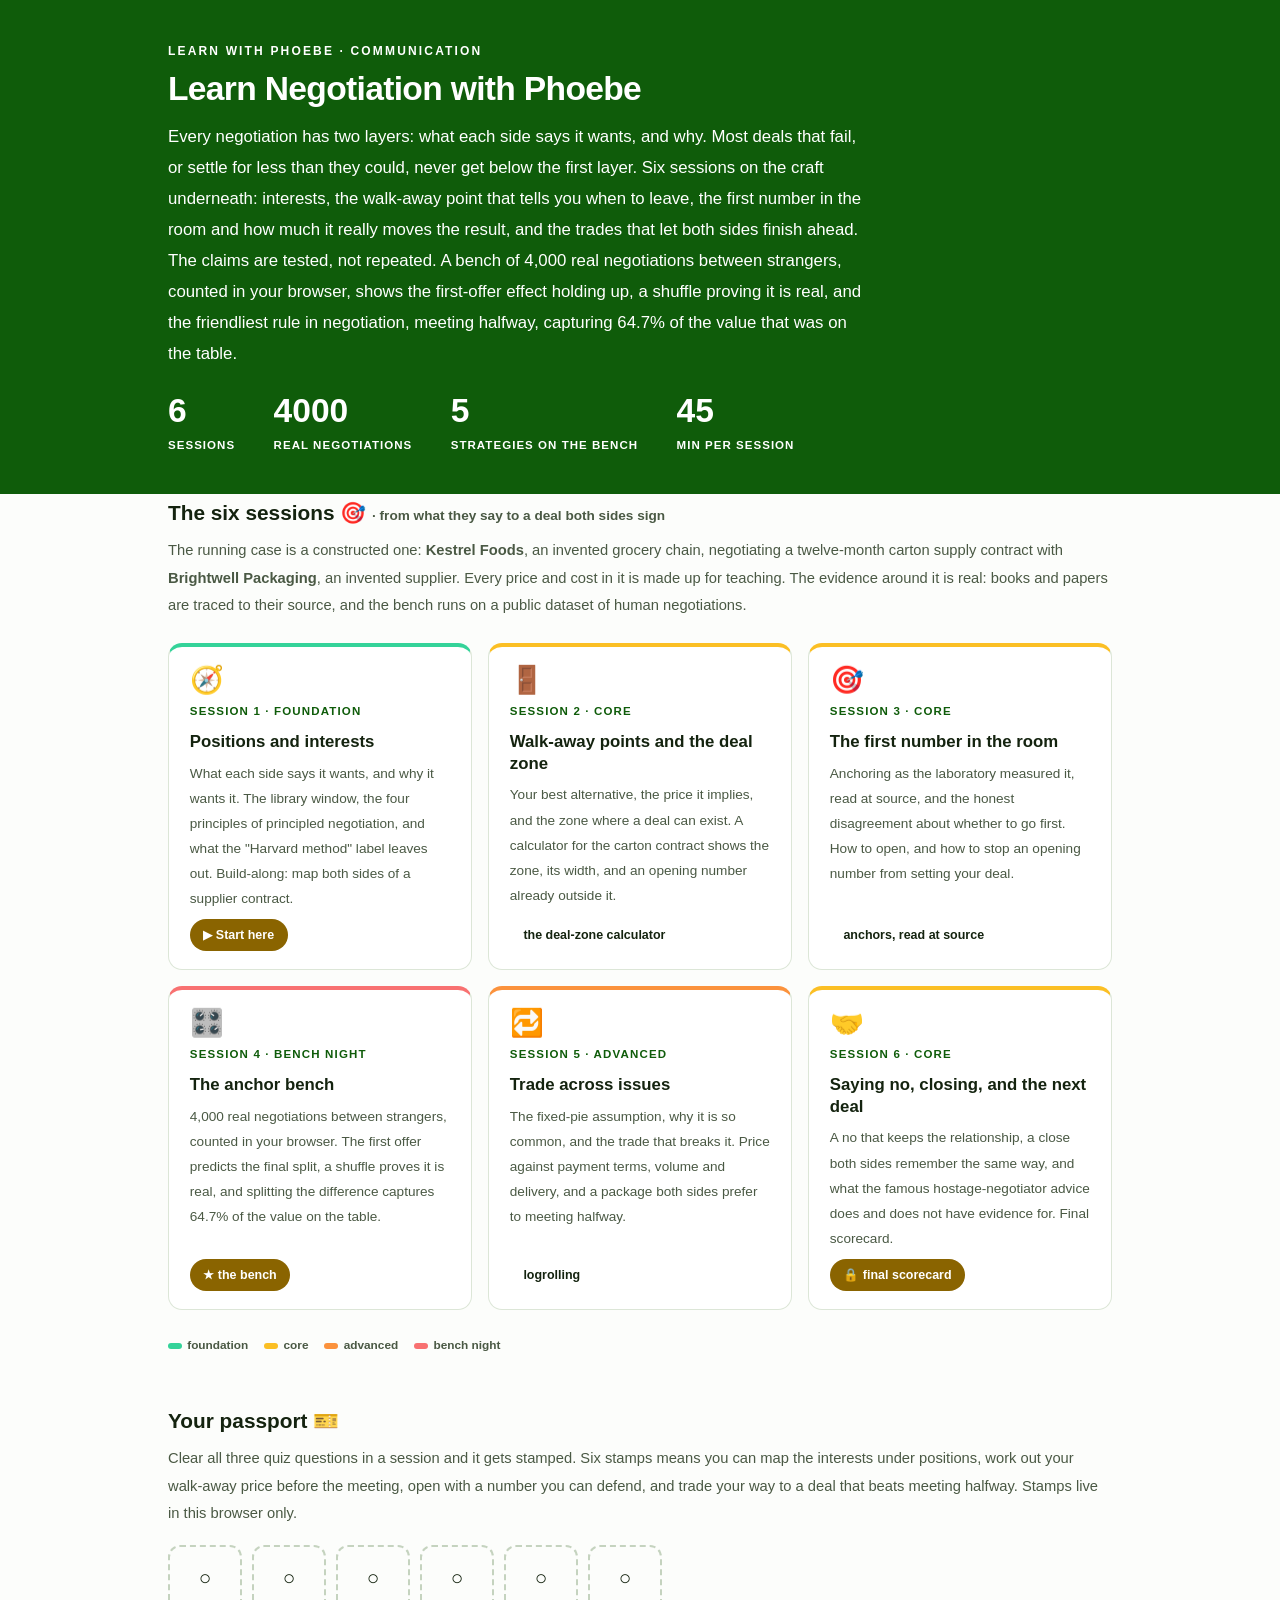
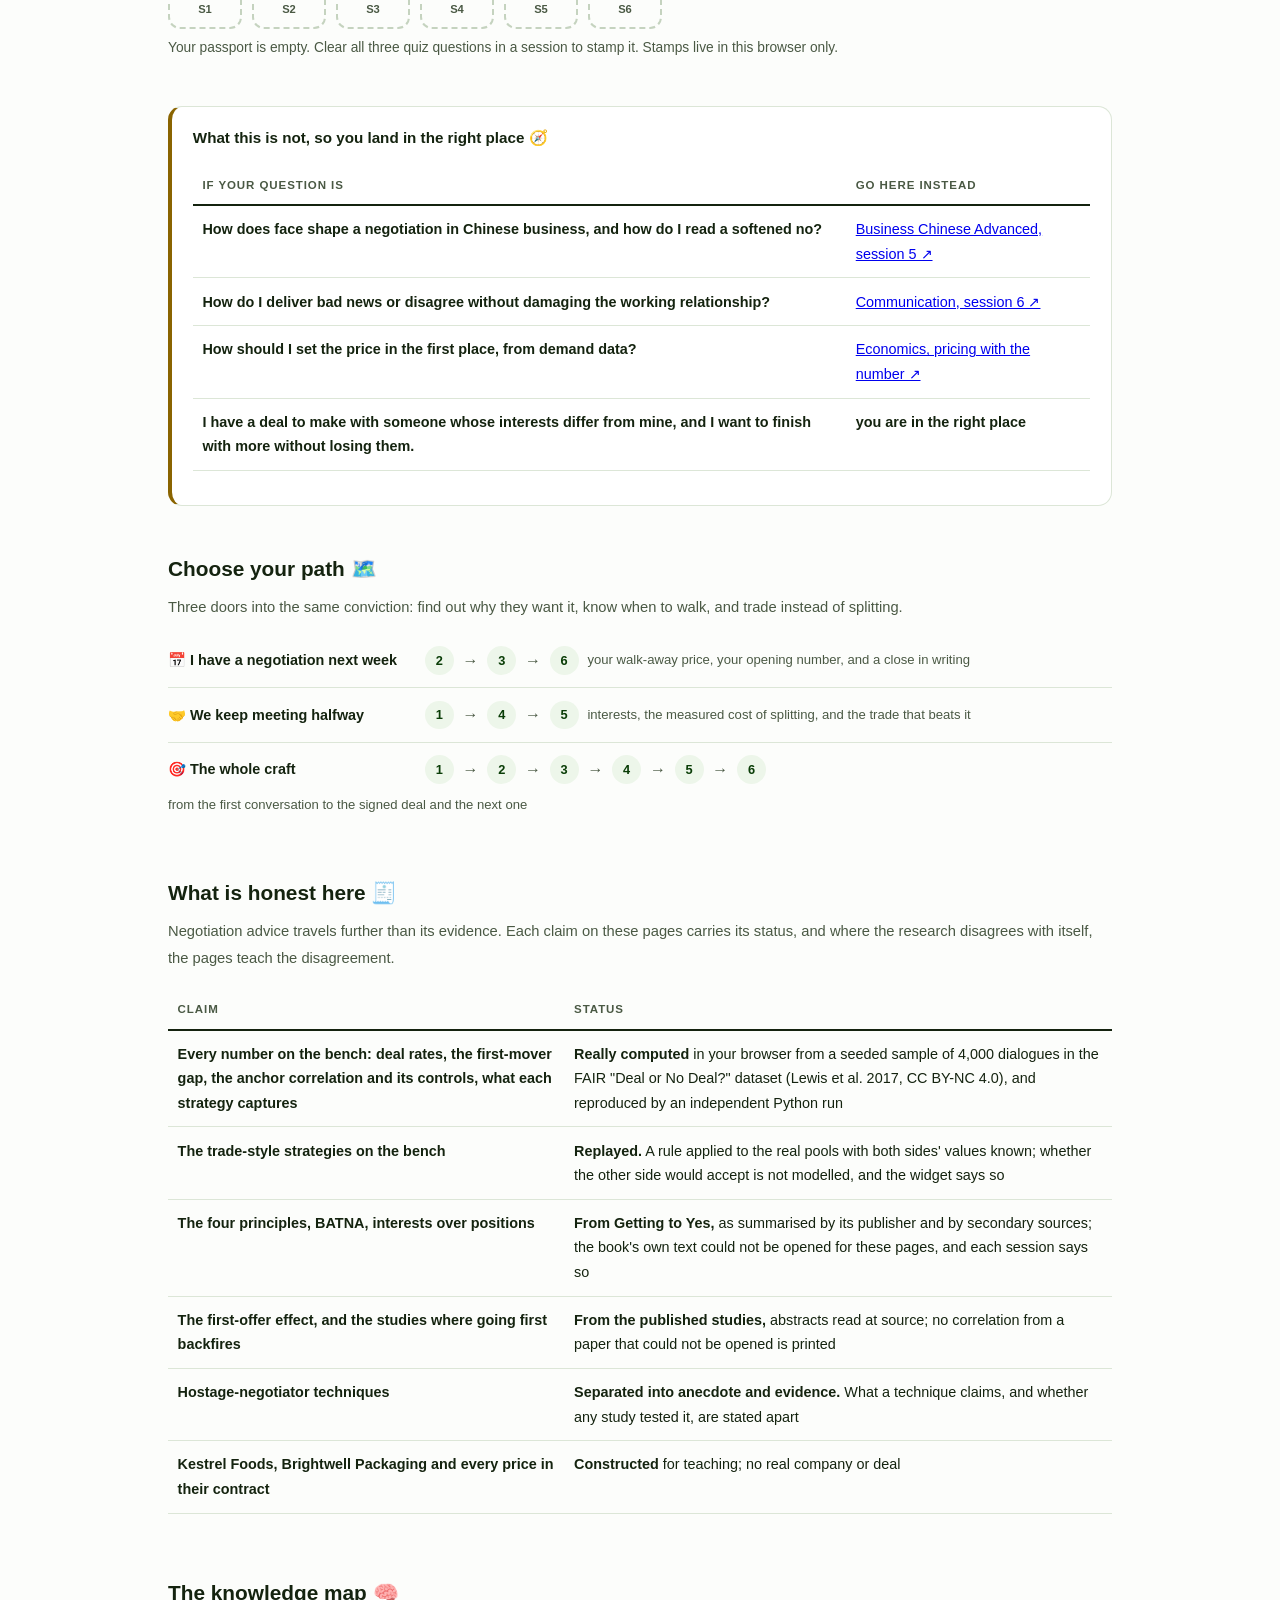
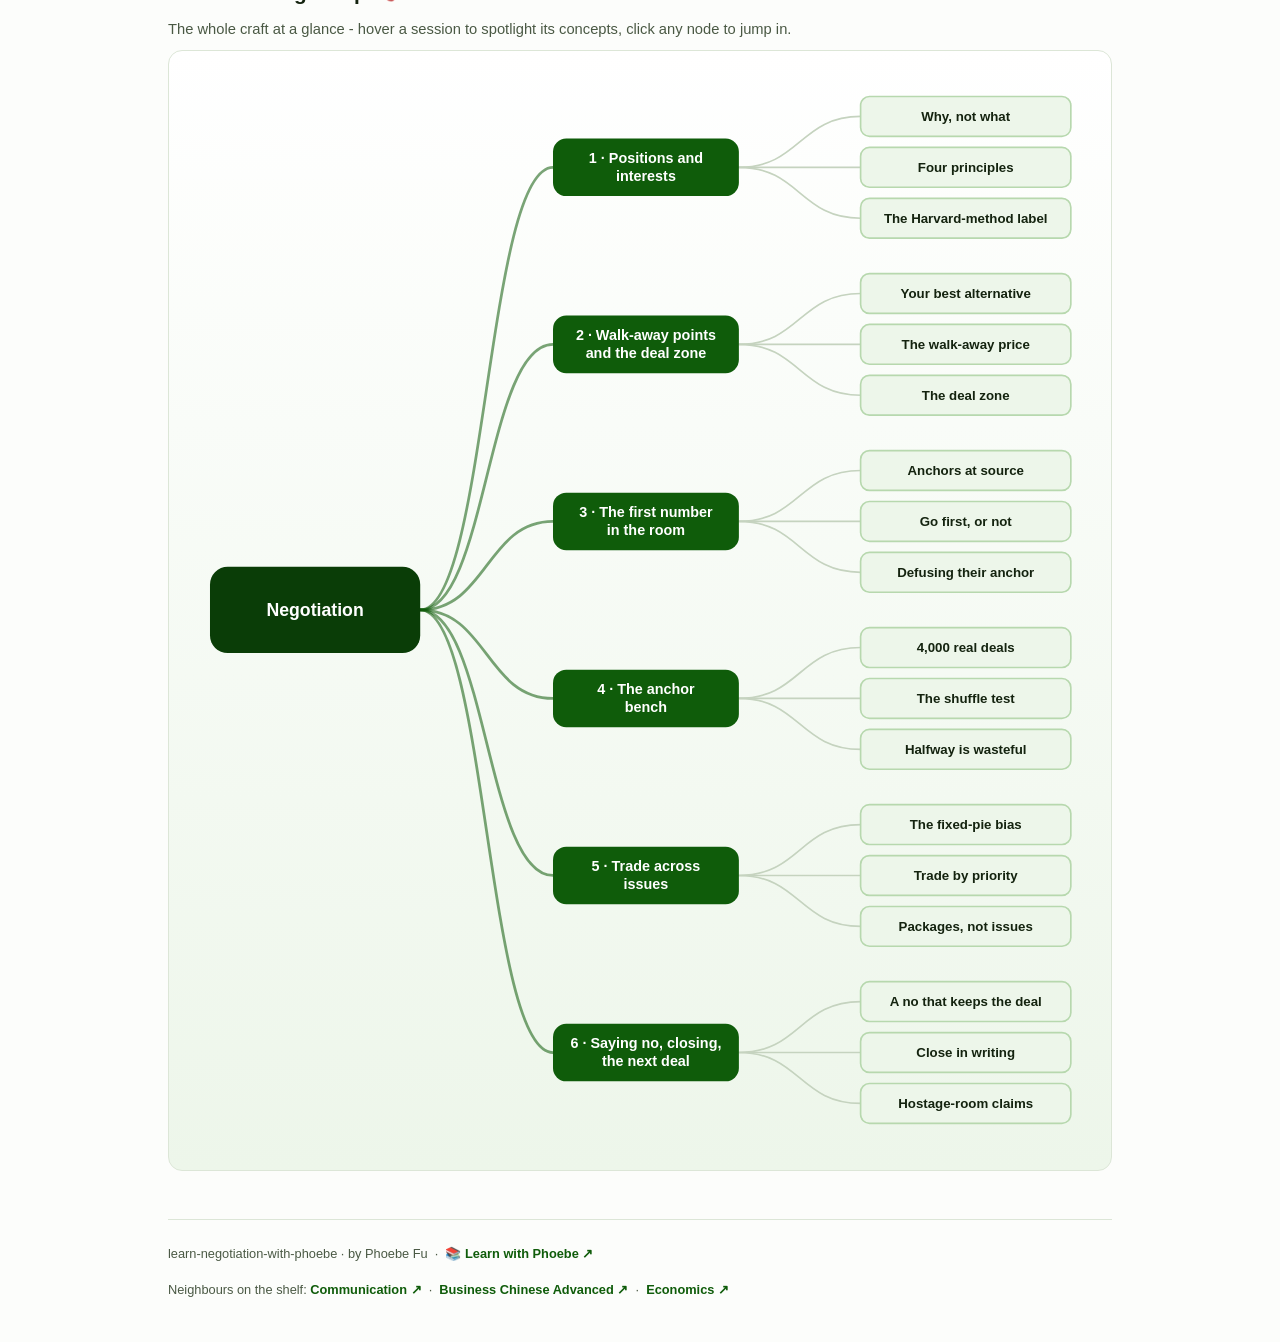
==== commit 6af1e95c: "Light surfaces everywhere: lightbox, cheat panel, code boxes; contrast and phone-width fixes Every d" ====
--- a/index.html
+++ b/index.html
@@ -19,7 +19,7 @@
 <meta name="twitter:image" content="https://phoebefu6.github.io/learn-negotiation-with-phoebe/assets/og-cover.png">
 <!-- social:end -->
 <title>Learn Negotiation with Phoebe</title>
-<link rel="stylesheet" href="assets/style.css?v=1">
+<link rel="stylesheet" href="assets/style.css?v=17">
 <style>
 
   .stats-row { display: flex; gap: 2.4rem; margin-top: 1.5rem; flex-wrap: wrap; }
@@ -57,7 +57,7 @@
   .path { display: flex; gap: .55rem; align-items: center; padding: .75rem 0; border-bottom: .5px solid var(--hairline); flex-wrap: wrap; }
   .path:last-child { border-bottom: none; }
   .path b { min-width: 15.5rem; font-size: .9rem; }
-  .path .pstep { background: var(--indigo-50); color: var(--indigo); border-radius: 999px; padding: .16rem .68rem; font-weight: 700; font-size: .8rem; text-decoration: none; transition: all .12s ease; }
+  .path .pstep { background: var(--indigo-50); color: var(--indigo-deep); border-radius: 999px; padding: .16rem .68rem; font-weight: 700; font-size: .8rem; text-decoration: none; transition: all .12s ease; }
   .path .pstep:hover { background: var(--indigo); color: #fff; }
   .path .parr { color: var(--muted); font-weight: 700; }
 
@@ -355,6 +355,6 @@
 };
 </script>
 <script src="assets/mindmap.js?v=1"></script>
-<script src="assets/app.js?v=1"></script>
+<script src="assets/app.js?v=17"></script>
 </body>
 </html>
--- a/assets/style.css
+++ b/assets/style.css
@@ -18,8 +18,8 @@
   --amber-ink: #6A4C00;
   --amber-50: #FBF2D9;
   --paper: #FCFDFB;
-  --code-bg: #10230D;
-  --code-ink: #DCE6D7;
+  --code-bg: #EDF6EA;
+  --code-ink: #14230F;
   --scrim-rgb: 237,246,234;
   --shadow-rgb: 15,92,10;
   --radius: 14px;
@@ -240,7 +240,7 @@
 .pill.light { background: var(--indigo-50); color: var(--indigo); }
 .pill.inkpill { background: var(--ink); color: #fff; }
 .pill.amber, .pill.peach { background: var(--amber); color: #fff; }
-.pill.bare { color: var(--faint); }
+.pill.bare { color: var(--muted); }
 
 /* ---------- 4D grid ---------- */
 .grid-2 { display: grid; grid-template-columns: repeat(auto-fit, minmax(15rem, 1fr)); gap: .8rem; margin: .5rem 0 1rem; }
@@ -269,10 +269,11 @@
 table.clean td:first-child { font-weight: 600; }
 
 /* ---------- prompt boxes ---------- */
-.prompt-box {
+.prompt-box{
   position: relative;
-  background: var(--code-bg);
-  color: var(--code-ink);
+  background: #EDF6EA;
+  border: 1px solid #DCE6D7;
+  color: #14230F;
   border-radius: var(--radius);
   padding: 1.1rem 1.2rem;
   margin: 1rem 0 1.2rem;
@@ -282,12 +283,12 @@
   white-space: pre-wrap;
   word-break: break-word;
 }
-.prompt-box .label {
+.prompt-box .label{
   position: absolute;
   top: -0.7rem;
   left: 1rem;
-  background: var(--indigo);
-  color: #fff;
+  background: #0F5C0A;
+  color: #FFFFFF;
   font-family: "Inter", -apple-system, sans-serif;
   font-size: .68rem;
   font-weight: 700;
@@ -298,13 +299,13 @@
 }
 .prompt-box.bad .label { background: var(--faint); color: var(--ink); }
 .prompt-box.good .label { background: var(--amber); color: #fff; }
-.copy-btn {
+.copy-btn{
   position: absolute;
   top: .7rem;
   right: .7rem;
-  background: rgba(255,255,255,.1);
-  border: 1px solid rgba(255,255,255,.25);
-  color: #fff;
+  background: #FFFFFF;
+  border: 1px solid #DCE6D7;
+  color: #14230F;
   border-radius: 999px;
   padding: .25rem .8rem;
   font-size: .72rem;
@@ -313,7 +314,7 @@
   font-family: "Inter", -apple-system, sans-serif;
   transition: background .15s ease;
 }
-.copy-btn:hover { background: rgba(255,255,255,.22); }
+.copy-btn:hover { background: #DCE6D7; }
 .copy-btn.copied { background: var(--amber); border-color: var(--amber); color: #fff; }
 
 /* ---------- demo steps ---------- */
@@ -408,7 +409,7 @@
   gap: .4rem;
 }
 
-.lightbox {
+.lightbox{
   position: fixed;
   inset: 0;
   z-index: 100;
@@ -420,8 +421,10 @@
   cursor: zoom-out;
 }
 .lightbox.open { display: flex; }
-.lightbox .inner {
+.lightbox .inner{
   background: #fff;
+  border: 1px solid #DCE6D7;
+  box-shadow: 0 10px 40px rgba(20,35,15,.14);
   border-radius: var(--radius);
   padding: 2rem;
   max-width: 94vw;
@@ -429,7 +432,7 @@
   overflow: auto;
 }
 .lightbox .inner svg, .lightbox .inner img { width: min(88vw, 70rem); height: auto; }
-.lightbox .close-hint {
+.lightbox .close-hint{
   position: fixed;
   top: 1rem; right: 1.4rem;
   color: var(--ink);
@@ -454,19 +457,20 @@
 .covered-row .note { margin-left: auto; color: var(--muted); font-size: .78rem; text-align: right; }
 
 /* ---------- cheat sheet footer ---------- */
-.cheat {
-  background: var(--ink);
-  color: #fff;
+.cheat{
+  background: #EDF6EA;
+  border: 1px solid #DCE6D7;
+  color: #14230F;
   border-radius: var(--radius);
   padding: 1.6rem 1.6rem 1.3rem;
   margin-top: 3rem;
 }
 .cheat h3 { font-size: 1.1rem; margin-bottom: 1rem; }
-.cheat h3 span { color: var(--indigo-soft); }
+.cheat h3 span { color: #0F5C0A; }
 .cheat .grid-2 { gap: 1rem; }
 .cheat .cheat-item { border-left: 3px solid var(--indigo-mid); padding-left: .8rem; }
-.cheat .cheat-item b { display: block; font-size: .85rem; color: var(--indigo-soft); }
-.cheat .cheat-item span { font-size: .82rem; opacity: .85; }
+.cheat .cheat-item b { display: block; font-size: .85rem; color: #0A3D07; }
+.cheat .cheat-item span { font-size: .82rem; color: #4A5944; }
 
 footer.pagefoot {
   border-top: 1px solid var(--hairline);
@@ -1159,7 +1163,7 @@
   transition: all .18s ease;
 }
 .pp-stamp:hover { border-color: var(--indigo-soft); }
-.pp-stamp i { font-size: 1.3rem; font-style: normal; opacity: .7; }
+.pp-stamp i { font-size: 1.3rem; font-style: normal; opacity: 1; }
 .pp-stamp b { font: 800 0.7rem Inter, sans-serif; }
 .pp-stamp.got {
   border-style: solid; border-color: var(--indigo);
@@ -1300,3 +1304,28 @@
 .neg-zf { display: flex; flex-direction: column; gap: 3px; font-size: 0.78rem; font-weight: 600; color: var(--muted); }
 .neg-zf input { font: 700 1rem Inter, sans-serif; color: var(--ink); background: #fff; border: 1px solid var(--hairline); border-radius: 8px; padding: 6px 9px; width: 100%; }
 .neg-zf input:focus { outline: none; border-color: var(--indigo); box-shadow: 0 0 0 3px var(--indigo-50); }
+
+/* layout-patch-3: phone-width overflow (2026-10-10) */
+.sql-bar { flex-wrap: wrap; }
+@media (max-width: 480px) {
+  .covered-row { flex-wrap: wrap; }
+  .covered-row .note { margin-left: 0; text-align: left; flex-basis: 100%; }
+  details.card summary { flex-wrap: wrap; }
+  details.card summary .mini { white-space: normal; }
+  .wk, .sqlbox, .prompt-box, pre { max-width: 100%; overflow-x: auto; }
+  .mono, code, strong, .note { overflow-wrap: anywhere; }
+  select, input[type=range], label { max-width: 100%; }
+  canvas, svg, img { max-width: 100%; height: auto; }
+  .tree-kids, .tree-node-wrap, .tree-node, .rb-night, .al-row, .gd-field, .tl-row, .sl-row { max-width: 100%; overflow-x: auto; }
+  .tl-cols, .sl-cols, .bb-cols, .ev-cols, [class$="-cols"] { grid-template-columns: 1fr !important; display: grid; }
+  .tl-cols > *, .sl-cols > *, [class$="-cols"] > * { min-width: 0; max-width: 100%; }
+  .mono { white-space: normal; }
+  .er-w, .bb-lab, .tl-lev, .sl-lev { max-width: 100%; white-space: normal; }
+}
+/* contrast-patch-2b */
+.cheat a { color: var(--indigo-deep, var(--ink)); }
+.chip.audience { background: transparent; border-color: rgba(255,255,255,.55); }
+.masthead a, .masthead .sub a { color: #fff; text-decoration: underline; text-underline-offset: 2px; }
+.prompt-box b, .prompt-box strong { color: var(--indigo-deep, var(--ink)); }
+.prompt-box span, .prompt-box em, .prompt-box i { color: inherit; }
+.pp-stamp i { color: var(--ink); }
